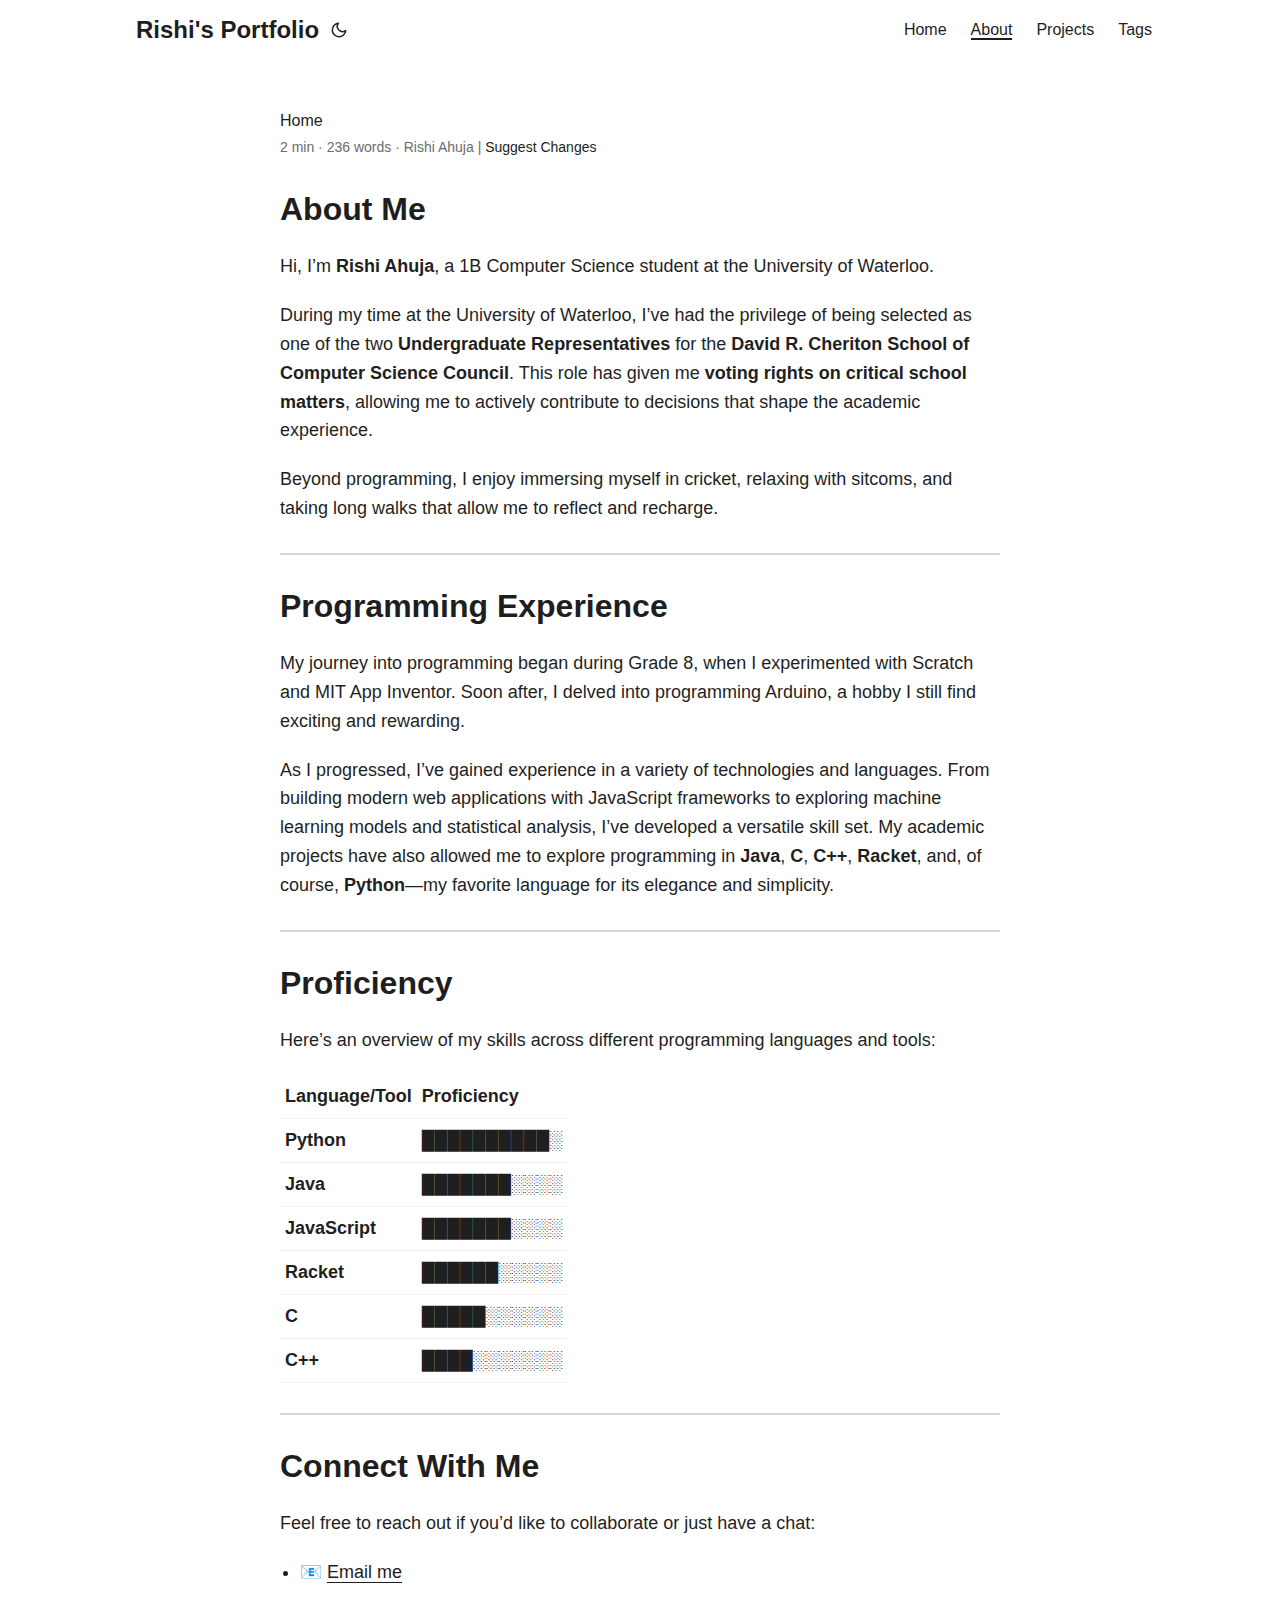
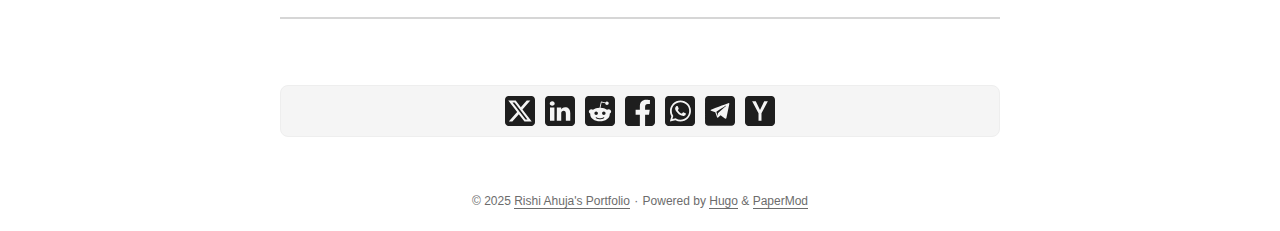
==== about/index.html @ f17e6e0a "Deploy site to GitHub Pages" ====
<!doctype html><html lang=en dir=auto><head><meta charset=utf-8><meta http-equiv=X-UA-Compatible content="IE=edge"><meta name=viewport content="width=device-width,initial-scale=1,shrink-to-fit=no"><meta name=robots content="index, follow"><title>Rishi Ahuja's Portfolio</title>
<meta name=keywords content><meta name=description content="About Me
Hi, I’m Rishi Ahuja, a 1B Computer Science student at the University of Waterloo.
During my time at the University of Waterloo, I’ve had the privilege of being selected as one of the two Undergraduate Representatives for the David R. Cheriton School of Computer Science Council. This role has given me voting rights on critical school matters, allowing me to actively contribute to decisions that shape the academic experience."><meta name=author content="Rishi Ahuja"><link rel=canonical href=https://rishi-ahuja.github.io/about/><meta name=google-site-verification content="XYZabc"><meta name=yandex-verification content="XYZabc"><meta name=msvalidate.01 content="XYZabc"><link crossorigin=anonymous href=/assets/css/stylesheet.45e028aa8ce0961349adf411b013ee39406be2c0bc80d4ea3fc04555f7f4611a.css integrity="sha256-ReAoqozglhNJrfQRsBPuOUBr4sC8gNTqP8BFVff0YRo=" rel="preload stylesheet" as=style><link rel=icon href=https://rishi-ahuja.github.io/%3Clink%20/%20abs%20url%3E><link rel=icon type=image/png sizes=16x16 href=https://rishi-ahuja.github.io/%3Clink%20/%20abs%20url%3E><link rel=icon type=image/png sizes=32x32 href=https://rishi-ahuja.github.io/%3Clink%20/%20abs%20url%3E><link rel=apple-touch-icon href=https://rishi-ahuja.github.io/%3Clink%20/%20abs%20url%3E><link rel=mask-icon href=https://rishi-ahuja.github.io/%3Clink%20/%20abs%20url%3E><meta name=theme-color content="#2e2e33"><meta name=msapplication-TileColor content="#2e2e33"><link rel=alternate hreflang=en href=https://rishi-ahuja.github.io/about/><noscript><style>#theme-toggle,.top-link{display:none}</style><style>@media(prefers-color-scheme:dark){:root{--theme:rgb(29, 30, 32);--entry:rgb(46, 46, 51);--primary:rgb(218, 218, 219);--secondary:rgb(155, 156, 157);--tertiary:rgb(65, 66, 68);--content:rgb(196, 196, 197);--code-block-bg:rgb(46, 46, 51);--code-bg:rgb(55, 56, 62);--border:rgb(51, 51, 51)}.list{background:var(--theme)}.list:not(.dark)::-webkit-scrollbar-track{background:0 0}.list:not(.dark)::-webkit-scrollbar-thumb{border-color:var(--theme)}}</style></noscript><meta property="og:url" content="https://rishi-ahuja.github.io/about/"><meta property="og:site_name" content="Rishi Ahuja's Portfolio"><meta property="og:title" content="Rishi Ahuja's Portfolio"><meta property="og:description" content="About Me Hi, I’m Rishi Ahuja, a 1B Computer Science student at the University of Waterloo.
During my time at the University of Waterloo, I’ve had the privilege of being selected as one of the two Undergraduate Representatives for the David R. Cheriton School of Computer Science Council. This role has given me voting rights on critical school matters, allowing me to actively contribute to decisions that shape the academic experience."><meta property="og:locale" content="en"><meta property="og:type" content="article"><meta property="og:image" content="https://rishi-ahuja.github.io/%3Clink%20or%20path%20of%20image%20for%20opengraph,%20twitter-cards%3E"><meta name=twitter:card content="summary_large_image"><meta name=twitter:image content="https://rishi-ahuja.github.io/%3Clink%20or%20path%20of%20image%20for%20opengraph,%20twitter-cards%3E"><meta name=twitter:title content><meta name=twitter:description content="About Me
Hi, I’m Rishi Ahuja, a 1B Computer Science student at the University of Waterloo.
During my time at the University of Waterloo, I’ve had the privilege of being selected as one of the two Undergraduate Representatives for the David R. Cheriton School of Computer Science Council. This role has given me voting rights on critical school matters, allowing me to actively contribute to decisions that shape the academic experience."><script type=application/ld+json>{"@context":"https://schema.org","@type":"BreadcrumbList","itemListElement":[{"@type":"ListItem","position":1,"name":"","item":"https://rishi-ahuja.github.io/about/"}]}</script><script type=application/ld+json>{"@context":"https://schema.org","@type":"BlogPosting","headline":"","name":"","description":"About Me Hi, I’m Rishi Ahuja, a 1B Computer Science student at the University of Waterloo.\nDuring my time at the University of Waterloo, I’ve had the privilege of being selected as one of the two Undergraduate Representatives for the David R. Cheriton School of Computer Science Council. This role has given me voting rights on critical school matters, allowing me to actively contribute to decisions that shape the academic experience.\n","keywords":[],"articleBody":"About Me Hi, I’m Rishi Ahuja, a 1B Computer Science student at the University of Waterloo.\nDuring my time at the University of Waterloo, I’ve had the privilege of being selected as one of the two Undergraduate Representatives for the David R. Cheriton School of Computer Science Council. This role has given me voting rights on critical school matters, allowing me to actively contribute to decisions that shape the academic experience.\nBeyond programming, I enjoy immersing myself in cricket, relaxing with sitcoms, and taking long walks that allow me to reflect and recharge.\nProgramming Experience My journey into programming began during Grade 8, when I experimented with Scratch and MIT App Inventor. Soon after, I delved into programming Arduino, a hobby I still find exciting and rewarding.\nAs I progressed, I’ve gained experience in a variety of technologies and languages. From building modern web applications with JavaScript frameworks to exploring machine learning models and statistical analysis, I’ve developed a versatile skill set. My academic projects have also allowed me to explore programming in Java, C, C++, Racket, and, of course, Python—my favorite language for its elegance and simplicity.\nProficiency Here’s an overview of my skills across different programming languages and tools:\nLanguage/Tool Proficiency Python ██████████░ Java ███████░░░░ JavaScript ███████░░░░ Racket ██████░░░░░ C █████░░░░░░ C++ ████░░░░░░░ Connect With Me Feel free to reach out if you’d like to collaborate or just have a chat:\n📧 Email me ","wordCount":"236","inLanguage":"en","image":"https://rishi-ahuja.github.io/%3Clink%20or%20path%20of%20image%20for%20opengraph,%20twitter-cards%3E","datePublished":"0001-01-01T00:00:00Z","dateModified":"0001-01-01T00:00:00Z","author":{"@type":"Person","name":"Rishi Ahuja"},"mainEntityOfPage":{"@type":"WebPage","@id":"https://rishi-ahuja.github.io/about/"},"publisher":{"@type":"Organization","name":"Rishi Ahuja's Portfolio","logo":{"@type":"ImageObject","url":"https://rishi-ahuja.github.io/%3Clink%20/%20abs%20url%3E"}}}</script></head><body id=top><script>localStorage.getItem("pref-theme")==="dark"?document.body.classList.add("dark"):localStorage.getItem("pref-theme")==="light"?document.body.classList.remove("dark"):window.matchMedia("(prefers-color-scheme: dark)").matches&&document.body.classList.add("dark")</script><header class=header><nav class=nav><div class=logo><a href=https://rishi-ahuja.github.io/ accesskey=h title="Rishi's Portfolio (Alt + H)"><img src=https://rishi-ahuja.github.io/apple-touch-icon.png alt aria-label=logo height=35>Rishi's Portfolio</a><div class=logo-switches><button id=theme-toggle accesskey=t title="(Alt + T)"><svg id="moon" width="24" height="18" viewBox="0 0 24 24" fill="none" stroke="currentcolor" stroke-width="2" stroke-linecap="round" stroke-linejoin="round"><path d="M21 12.79A9 9 0 1111.21 3 7 7 0 0021 12.79z"/></svg><svg id="sun" width="24" height="18" viewBox="0 0 24 24" fill="none" stroke="currentcolor" stroke-width="2" stroke-linecap="round" stroke-linejoin="round"><circle cx="12" cy="12" r="5"/><line x1="12" y1="1" x2="12" y2="3"/><line x1="12" y1="21" x2="12" y2="23"/><line x1="4.22" y1="4.22" x2="5.64" y2="5.64"/><line x1="18.36" y1="18.36" x2="19.78" y2="19.78"/><line x1="1" y1="12" x2="3" y2="12"/><line x1="21" y1="12" x2="23" y2="12"/><line x1="4.22" y1="19.78" x2="5.64" y2="18.36"/><line x1="18.36" y1="5.64" x2="19.78" y2="4.22"/></svg></button></div></div><ul id=menu><li><a href=https://rishi-ahuja.github.io/ title=Home><span>Home</span></a></li><li><a href=https://rishi-ahuja.github.io/about/ title=About><span class=active>About</span></a></li><li><a href=https://rishi-ahuja.github.io/projects/ title=Projects><span>Projects</span></a></li><li><a href=https://rishi-ahuja.github.io/tags/ title=Tags><span>Tags</span></a></li></ul></nav></header><main class=main><article class=post-single><header class=post-header><div class=breadcrumbs><a href=https://rishi-ahuja.github.io/>Home</a></div><h1 class="post-title entry-hint-parent"></h1><div class=post-meta>2 min&nbsp;·&nbsp;236 words&nbsp;·&nbsp;Rishi Ahuja&nbsp;|&nbsp;<a href=https://github.com/%3cpath_to_repo%3e/content/about/index.md rel="noopener noreferrer" target=_blank>Suggest Changes</a></div></header><div class=post-content><h2 id=about-me>About Me<a hidden class=anchor aria-hidden=true href=#about-me>#</a></h2><p>Hi, I’m <strong>Rishi Ahuja</strong>, a 1B Computer Science student at the University of Waterloo.</p><p>During my time at the University of Waterloo, I’ve had the privilege of being selected as one of the two <strong>Undergraduate Representatives</strong> for the <strong>David R. Cheriton School of Computer Science Council</strong>. This role has given me <strong>voting rights on critical school matters</strong>, allowing me to actively contribute to decisions that shape the academic experience.</p><p>Beyond programming, I enjoy immersing myself in cricket, relaxing with sitcoms, and taking long walks that allow me to reflect and recharge.</p><hr><h2 id=programming-experience>Programming Experience<a hidden class=anchor aria-hidden=true href=#programming-experience>#</a></h2><p>My journey into programming began during Grade 8, when I experimented with Scratch and MIT App Inventor. Soon after, I delved into programming Arduino, a hobby I still find exciting and rewarding.</p><p>As I progressed, I&rsquo;ve gained experience in a variety of technologies and languages. From building modern web applications with JavaScript frameworks to exploring machine learning models and statistical analysis, I’ve developed a versatile skill set. My academic projects have also allowed me to explore programming in <strong>Java</strong>, <strong>C</strong>, <strong>C++</strong>, <strong>Racket</strong>, and, of course, <strong>Python</strong>—my favorite language for its elegance and simplicity.</p><hr><h2 id=proficiency>Proficiency<a hidden class=anchor aria-hidden=true href=#proficiency>#</a></h2><p>Here’s an overview of my skills across different programming languages and tools:</p><table><thead><tr><th>Language/Tool</th><th>Proficiency</th></tr></thead><tbody><tr><td><strong>Python</strong></td><td>██████████░</td></tr><tr><td><strong>Java</strong></td><td>███████░░░░</td></tr><tr><td><strong>JavaScript</strong></td><td>███████░░░░</td></tr><tr><td><strong>Racket</strong></td><td>██████░░░░░</td></tr><tr><td><strong>C</strong></td><td>█████░░░░░░</td></tr><tr><td><strong>C++</strong></td><td>████░░░░░░░</td></tr></tbody></table><hr><h2 id=connect-with-me>Connect With Me<a hidden class=anchor aria-hidden=true href=#connect-with-me>#</a></h2><p>Feel free to reach out if you’d like to collaborate or just have a chat:</p><ul><li>📧 <a href=mailto:rishiahuja.1404@gmail.com>Email me</a></li></ul><hr></div><footer class=post-footer><ul class=post-tags></ul><ul class=share-buttons><li><a target=_blank rel="noopener noreferrer" aria-label="share  on x" href="https://x.com/intent/tweet/?text=&amp;url=https%3a%2f%2frishi-ahuja.github.io%2fabout%2f&amp;hashtags="><svg viewBox="0 0 512 512" height="30" width="30" fill="currentcolor"><path d="M512 62.554V449.446C512 483.97 483.97 512 449.446 512H62.554C28.03 512 0 483.97.0 449.446V62.554C0 28.03 28.029.0 62.554.0H449.446C483.971.0 512 28.03 512 62.554zM269.951 190.75 182.567 75.216H56L207.216 272.95 63.9 436.783h61.366L235.9 310.383l96.667 126.4H456L298.367 228.367l134-153.151H371.033zM127.633 110h36.468l219.38 290.065H349.5z"/></svg></a></li><li><a target=_blank rel="noopener noreferrer" aria-label="share  on linkedin" href="https://www.linkedin.com/shareArticle?mini=true&amp;url=https%3a%2f%2frishi-ahuja.github.io%2fabout%2f&amp;title=&amp;summary=&amp;source=https%3a%2f%2frishi-ahuja.github.io%2fabout%2f"><svg viewBox="0 0 512 512" height="30" width="30" fill="currentcolor"><path d="M449.446.0C483.971.0 512 28.03 512 62.554v386.892C512 483.97 483.97 512 449.446 512H62.554c-34.524.0-62.554-28.03-62.554-62.554V62.554c0-34.524 28.029-62.554 62.554-62.554h386.892zM160.461 423.278V197.561h-75.04v225.717h75.04zm270.539.0V293.839c0-69.333-37.018-101.586-86.381-101.586-39.804.0-57.634 21.891-67.617 37.266v-31.958h-75.021c.995 21.181.0 225.717.0 225.717h75.02V297.222c0-6.748.486-13.492 2.474-18.315 5.414-13.475 17.767-27.434 38.494-27.434 27.135.0 38.007 20.707 38.007 51.037v120.768H431zM123.448 88.722C97.774 88.722 81 105.601 81 127.724c0 21.658 16.264 39.002 41.455 39.002h.484c26.165.0 42.452-17.344 42.452-39.002-.485-22.092-16.241-38.954-41.943-39.002z"/></svg></a></li><li><a target=_blank rel="noopener noreferrer" aria-label="share  on reddit" href="https://reddit.com/submit?url=https%3a%2f%2frishi-ahuja.github.io%2fabout%2f&title="><svg viewBox="0 0 512 512" height="30" width="30" fill="currentcolor"><path d="M449.446.0C483.971.0 512 28.03 512 62.554v386.892C512 483.97 483.97 512 449.446 512H62.554c-34.524.0-62.554-28.03-62.554-62.554V62.554c0-34.524 28.029-62.554 62.554-62.554h386.892zM446 265.638c0-22.964-18.616-41.58-41.58-41.58-11.211.0-21.361 4.457-28.841 11.666-28.424-20.508-67.586-33.757-111.204-35.278l18.941-89.121 61.884 13.157c.756 15.734 13.642 28.29 29.56 28.29 16.407.0 29.706-13.299 29.706-29.701.0-16.403-13.299-29.702-29.706-29.702-11.666.0-21.657 6.792-26.515 16.578l-69.105-14.69c-1.922-.418-3.939-.042-5.585 1.036-1.658 1.073-2.811 2.761-3.224 4.686l-21.152 99.438c-44.258 1.228-84.046 14.494-112.837 35.232-7.468-7.164-17.589-11.591-28.757-11.591-22.965.0-41.585 18.616-41.585 41.58.0 16.896 10.095 31.41 24.568 37.918-.639 4.135-.99 8.328-.99 12.576.0 63.977 74.469 115.836 166.33 115.836s166.334-51.859 166.334-115.836c0-4.218-.347-8.387-.977-12.493 14.564-6.47 24.735-21.034 24.735-38.001zM326.526 373.831c-20.27 20.241-59.115 21.816-70.534 21.816-11.428.0-50.277-1.575-70.522-21.82-3.007-3.008-3.007-7.882.0-10.889 3.003-2.999 7.882-3.003 10.885.0 12.777 12.781 40.11 17.317 59.637 17.317 19.522.0 46.86-4.536 59.657-17.321 3.016-2.999 7.886-2.995 10.885.008 3.008 3.011 3.003 7.882-.008 10.889zm-5.23-48.781c-16.373.0-29.701-13.324-29.701-29.698.0-16.381 13.328-29.714 29.701-29.714 16.378.0 29.706 13.333 29.706 29.714.0 16.374-13.328 29.698-29.706 29.698zM160.91 295.348c0-16.381 13.328-29.71 29.714-29.71 16.369.0 29.689 13.329 29.689 29.71.0 16.373-13.32 29.693-29.689 29.693-16.386.0-29.714-13.32-29.714-29.693z"/></svg></a></li><li><a target=_blank rel="noopener noreferrer" aria-label="share  on facebook" href="https://facebook.com/sharer/sharer.php?u=https%3a%2f%2frishi-ahuja.github.io%2fabout%2f"><svg viewBox="0 0 512 512" height="30" width="30" fill="currentcolor"><path d="M449.446.0C483.971.0 512 28.03 512 62.554v386.892C512 483.97 483.97 512 449.446 512H342.978V319.085h66.6l12.672-82.621h-79.272v-53.617c0-22.603 11.073-44.636 46.58-44.636H425.6v-70.34s-32.71-5.582-63.982-5.582c-65.288.0-107.96 39.569-107.96 111.204v62.971h-72.573v82.621h72.573V512h-191.104c-34.524.0-62.554-28.03-62.554-62.554V62.554c0-34.524 28.029-62.554 62.554-62.554h386.892z"/></svg></a></li><li><a target=_blank rel="noopener noreferrer" aria-label="share  on whatsapp" href="https://api.whatsapp.com/send?text=%20-%20https%3a%2f%2frishi-ahuja.github.io%2fabout%2f"><svg viewBox="0 0 512 512" height="30" width="30" fill="currentcolor"><path d="M449.446.0C483.971.0 512 28.03 512 62.554v386.892C512 483.97 483.97 512 449.446 512H62.554c-34.524.0-62.554-28.03-62.554-62.554V62.554c0-34.524 28.029-62.554 62.554-62.554h386.892zm-58.673 127.703c-33.842-33.881-78.847-52.548-126.798-52.568-98.799.0-179.21 80.405-179.249 179.234-.013 31.593 8.241 62.428 23.927 89.612l-25.429 92.884 95.021-24.925c26.181 14.28 55.659 21.807 85.658 21.816h.074c98.789.0 179.206-80.413 179.247-179.243.018-47.895-18.61-92.93-52.451-126.81zM263.976 403.485h-.06c-26.734-.01-52.954-7.193-75.828-20.767l-5.441-3.229-56.386 14.792 15.05-54.977-3.542-5.637c-14.913-23.72-22.791-51.136-22.779-79.287.033-82.142 66.867-148.971 149.046-148.971 39.793.014 77.199 15.531 105.329 43.692 28.128 28.16 43.609 65.592 43.594 105.4-.034 82.149-66.866 148.983-148.983 148.984zm81.721-111.581c-4.479-2.242-26.499-13.075-30.604-14.571-4.105-1.495-7.091-2.241-10.077 2.241-2.986 4.483-11.569 14.572-14.182 17.562-2.612 2.988-5.225 3.364-9.703 1.12-4.479-2.241-18.91-6.97-36.017-22.23C231.8 264.15 222.81 249.484 220.198 245s-.279-6.908 1.963-9.14c2.016-2.007 4.48-5.232 6.719-7.847 2.24-2.615 2.986-4.484 4.479-7.472 1.493-2.99.747-5.604-.374-7.846-1.119-2.241-10.077-24.288-13.809-33.256-3.635-8.733-7.327-7.55-10.077-7.688-2.609-.13-5.598-.158-8.583-.158-2.986.0-7.839 1.121-11.944 5.604-4.105 4.484-15.675 15.32-15.675 37.364.0 22.046 16.048 43.342 18.287 46.332 2.24 2.99 31.582 48.227 76.511 67.627 10.685 4.615 19.028 7.371 25.533 9.434 10.728 3.41 20.492 2.929 28.209 1.775 8.605-1.285 26.499-10.833 30.231-21.295 3.732-10.464 3.732-19.431 2.612-21.298-1.119-1.869-4.105-2.99-8.583-5.232z"/></svg></a></li><li><a target=_blank rel="noopener noreferrer" aria-label="share  on telegram" href="https://telegram.me/share/url?text=&amp;url=https%3a%2f%2frishi-ahuja.github.io%2fabout%2f"><svg viewBox="2 2 28 28" height="30" width="30" fill="currentcolor"><path d="M26.49 29.86H5.5a3.37 3.37.0 01-2.47-1 3.35 3.35.0 01-1-2.47V5.48A3.36 3.36.0 013 3 3.37 3.37.0 015.5 2h21A3.38 3.38.0 0129 3a3.36 3.36.0 011 2.46V26.37a3.35 3.35.0 01-1 2.47 3.38 3.38.0 01-2.51 1.02zm-5.38-6.71a.79.79.0 00.85-.66L24.73 9.24a.55.55.0 00-.18-.46.62.62.0 00-.41-.17q-.08.0-16.53 6.11a.59.59.0 00-.41.59.57.57.0 00.43.52l4 1.24 1.61 4.83a.62.62.0 00.63.43.56.56.0 00.4-.17L16.54 20l4.09 3A.9.9.0 0021.11 23.15zM13.8 20.71l-1.21-4q8.72-5.55 8.78-5.55c.15.0.23.0.23.16a.18.18.0 010 .06s-2.51 2.3-7.52 6.8z"/></svg></a></li><li><a target=_blank rel="noopener noreferrer" aria-label="share  on ycombinator" href="https://news.ycombinator.com/submitlink?t=&u=https%3a%2f%2frishi-ahuja.github.io%2fabout%2f"><svg width="30" height="30" viewBox="0 0 512 512" fill="currentcolor" xmlns:inkscape="http://www.inkscape.org/namespaces/inkscape"><path d="M449.446.0C483.971.0 512 28.03 512 62.554V449.446C512 483.97 483.97 512 449.446 512H62.554C28.03 512 0 483.97.0 449.446V62.554C0 28.03 28.029.0 62.554.0H449.446zM183.8767 87.9921h-62.034L230.6673 292.4508V424.0079h50.6655V292.4508L390.1575 87.9921H328.1233L256 238.2489z"/></svg></a></li></ul></footer></article></main><footer class=footer><span>&copy; 2025 <a href=https://rishi-ahuja.github.io/>Rishi Ahuja's Portfolio</a></span> ·
<span>Powered by
<a href=https://gohugo.io/ rel="noopener noreferrer" target=_blank>Hugo</a> &
        <a href=https://github.com/adityatelange/hugo-PaperMod/ rel=noopener target=_blank>PaperMod</a></span></footer><a href=#top aria-label="go to top" title="Go to Top (Alt + G)" class=top-link id=top-link accesskey=g><svg viewBox="0 0 12 6" fill="currentcolor"><path d="M12 6H0l6-6z"/></svg>
</a><script>let menu=document.getElementById("menu");menu&&(menu.scrollLeft=localStorage.getItem("menu-scroll-position"),menu.onscroll=function(){localStorage.setItem("menu-scroll-position",menu.scrollLeft)}),document.querySelectorAll('a[href^="#"]').forEach(e=>{e.addEventListener("click",function(e){e.preventDefault();var t=this.getAttribute("href").substr(1);window.matchMedia("(prefers-reduced-motion: reduce)").matches?document.querySelector(`[id='${decodeURIComponent(t)}']`).scrollIntoView():document.querySelector(`[id='${decodeURIComponent(t)}']`).scrollIntoView({behavior:"smooth"}),t==="top"?history.replaceState(null,null," "):history.pushState(null,null,`#${t}`)})})</script><script>var mybutton=document.getElementById("top-link");window.onscroll=function(){document.body.scrollTop>800||document.documentElement.scrollTop>800?(mybutton.style.visibility="visible",mybutton.style.opacity="1"):(mybutton.style.visibility="hidden",mybutton.style.opacity="0")}</script><script>document.getElementById("theme-toggle").addEventListener("click",()=>{document.body.className.includes("dark")?(document.body.classList.remove("dark"),localStorage.setItem("pref-theme","light")):(document.body.classList.add("dark"),localStorage.setItem("pref-theme","dark"))})</script></body></html>
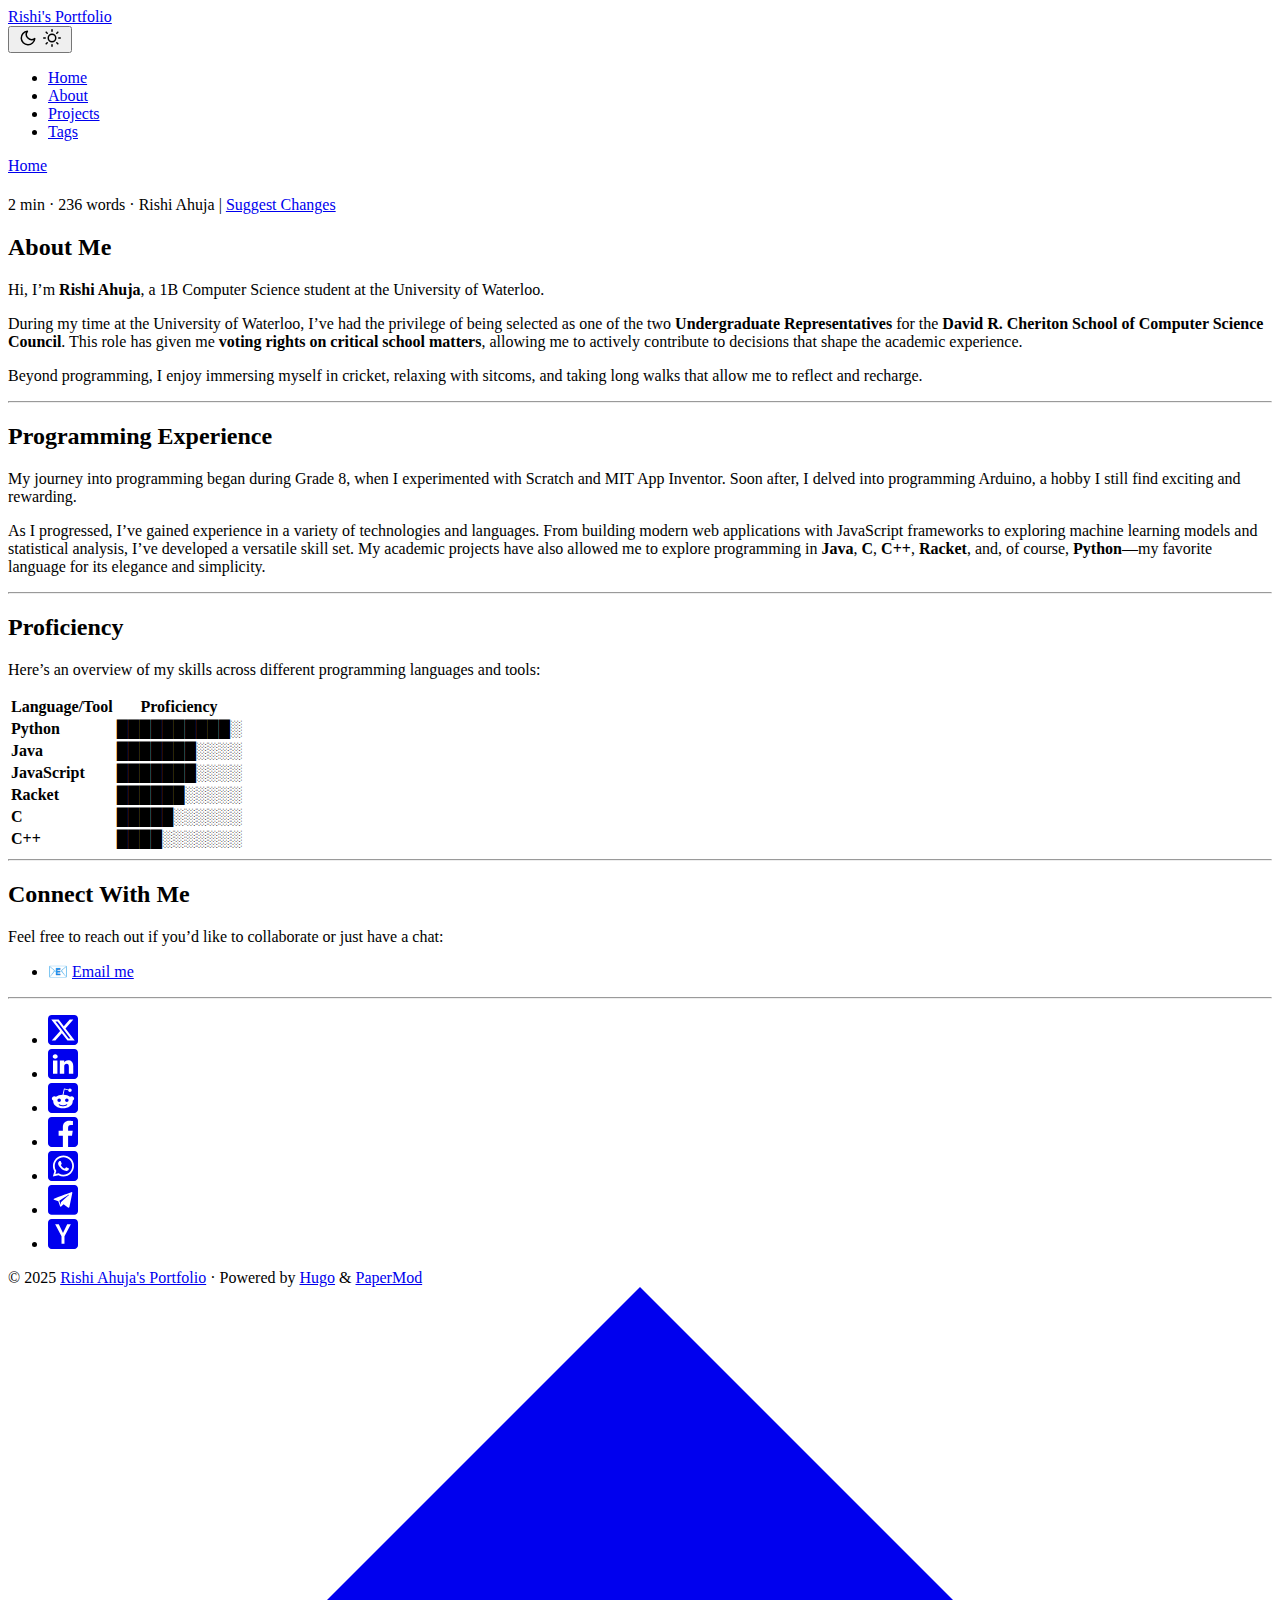
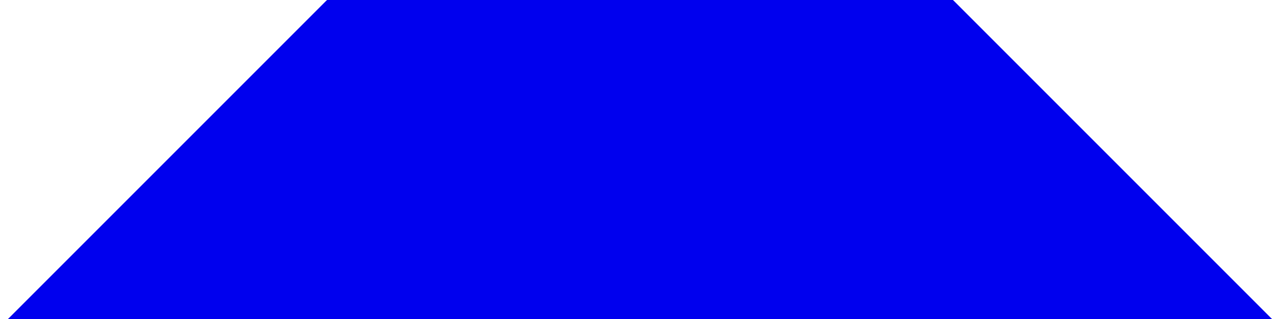
==== commit 05072e53: "Deploy site to GitHub Pages" ====
--- a/about/index.html
+++ b/about/index.html
@@ -1,10 +1,10 @@
 <!doctype html><html lang=en dir=auto><head><meta charset=utf-8><meta http-equiv=X-UA-Compatible content="IE=edge"><meta name=viewport content="width=device-width,initial-scale=1,shrink-to-fit=no"><meta name=robots content="index, follow"><title>Rishi Ahuja's Portfolio</title>
 <meta name=keywords content><meta name=description content="About Me
 Hi, I’m Rishi Ahuja, a 1B Computer Science student at the University of Waterloo.
-During my time at the University of Waterloo, I’ve had the privilege of being selected as one of the two Undergraduate Representatives for the David R. Cheriton School of Computer Science Council. This role has given me voting rights on critical school matters, allowing me to actively contribute to decisions that shape the academic experience."><meta name=author content="Rishi Ahuja"><link rel=canonical href=https://rishi-ahuja.github.io/about/><meta name=google-site-verification content="XYZabc"><meta name=yandex-verification content="XYZabc"><meta name=msvalidate.01 content="XYZabc"><link crossorigin=anonymous href=/assets/css/stylesheet.45e028aa8ce0961349adf411b013ee39406be2c0bc80d4ea3fc04555f7f4611a.css integrity="sha256-ReAoqozglhNJrfQRsBPuOUBr4sC8gNTqP8BFVff0YRo=" rel="preload stylesheet" as=style><link rel=icon href=https://rishi-ahuja.github.io/%3Clink%20/%20abs%20url%3E><link rel=icon type=image/png sizes=16x16 href=https://rishi-ahuja.github.io/%3Clink%20/%20abs%20url%3E><link rel=icon type=image/png sizes=32x32 href=https://rishi-ahuja.github.io/%3Clink%20/%20abs%20url%3E><link rel=apple-touch-icon href=https://rishi-ahuja.github.io/%3Clink%20/%20abs%20url%3E><link rel=mask-icon href=https://rishi-ahuja.github.io/%3Clink%20/%20abs%20url%3E><meta name=theme-color content="#2e2e33"><meta name=msapplication-TileColor content="#2e2e33"><link rel=alternate hreflang=en href=https://rishi-ahuja.github.io/about/><noscript><style>#theme-toggle,.top-link{display:none}</style><style>@media(prefers-color-scheme:dark){:root{--theme:rgb(29, 30, 32);--entry:rgb(46, 46, 51);--primary:rgb(218, 218, 219);--secondary:rgb(155, 156, 157);--tertiary:rgb(65, 66, 68);--content:rgb(196, 196, 197);--code-block-bg:rgb(46, 46, 51);--code-bg:rgb(55, 56, 62);--border:rgb(51, 51, 51)}.list{background:var(--theme)}.list:not(.dark)::-webkit-scrollbar-track{background:0 0}.list:not(.dark)::-webkit-scrollbar-thumb{border-color:var(--theme)}}</style></noscript><meta property="og:url" content="https://rishi-ahuja.github.io/about/"><meta property="og:site_name" content="Rishi Ahuja's Portfolio"><meta property="og:title" content="Rishi Ahuja's Portfolio"><meta property="og:description" content="About Me Hi, I’m Rishi Ahuja, a 1B Computer Science student at the University of Waterloo.
-During my time at the University of Waterloo, I’ve had the privilege of being selected as one of the two Undergraduate Representatives for the David R. Cheriton School of Computer Science Council. This role has given me voting rights on critical school matters, allowing me to actively contribute to decisions that shape the academic experience."><meta property="og:locale" content="en"><meta property="og:type" content="article"><meta property="og:image" content="https://rishi-ahuja.github.io/%3Clink%20or%20path%20of%20image%20for%20opengraph,%20twitter-cards%3E"><meta name=twitter:card content="summary_large_image"><meta name=twitter:image content="https://rishi-ahuja.github.io/%3Clink%20or%20path%20of%20image%20for%20opengraph,%20twitter-cards%3E"><meta name=twitter:title content><meta name=twitter:description content="About Me
+During my time at the University of Waterloo, I’ve had the privilege of being selected as one of the two Undergraduate Representatives for the David R. Cheriton School of Computer Science Council. This role has given me voting rights on critical school matters, allowing me to actively contribute to decisions that shape the academic experience."><meta name=author content="Rishi Ahuja"><link rel=canonical href=https://rishi-ahuja.github.io/my-portfolio/about/><meta name=google-site-verification content="XYZabc"><meta name=yandex-verification content="XYZabc"><meta name=msvalidate.01 content="XYZabc"><link crossorigin=anonymous href=/my-portfolio/assets/css/stylesheet.45e028aa8ce0961349adf411b013ee39406be2c0bc80d4ea3fc04555f7f4611a.css integrity="sha256-ReAoqozglhNJrfQRsBPuOUBr4sC8gNTqP8BFVff0YRo=" rel="preload stylesheet" as=style><link rel=icon href=https://rishi-ahuja.github.io/my-portfolio/%3Clink%20/%20abs%20url%3E><link rel=icon type=image/png sizes=16x16 href=https://rishi-ahuja.github.io/my-portfolio/%3Clink%20/%20abs%20url%3E><link rel=icon type=image/png sizes=32x32 href=https://rishi-ahuja.github.io/my-portfolio/%3Clink%20/%20abs%20url%3E><link rel=apple-touch-icon href=https://rishi-ahuja.github.io/my-portfolio/%3Clink%20/%20abs%20url%3E><link rel=mask-icon href=https://rishi-ahuja.github.io/my-portfolio/%3Clink%20/%20abs%20url%3E><meta name=theme-color content="#2e2e33"><meta name=msapplication-TileColor content="#2e2e33"><link rel=alternate hreflang=en href=https://rishi-ahuja.github.io/my-portfolio/about/><noscript><style>#theme-toggle,.top-link{display:none}</style><style>@media(prefers-color-scheme:dark){:root{--theme:rgb(29, 30, 32);--entry:rgb(46, 46, 51);--primary:rgb(218, 218, 219);--secondary:rgb(155, 156, 157);--tertiary:rgb(65, 66, 68);--content:rgb(196, 196, 197);--code-block-bg:rgb(46, 46, 51);--code-bg:rgb(55, 56, 62);--border:rgb(51, 51, 51)}.list{background:var(--theme)}.list:not(.dark)::-webkit-scrollbar-track{background:0 0}.list:not(.dark)::-webkit-scrollbar-thumb{border-color:var(--theme)}}</style></noscript><meta property="og:url" content="https://rishi-ahuja.github.io/my-portfolio/about/"><meta property="og:site_name" content="Rishi Ahuja's Portfolio"><meta property="og:title" content="Rishi Ahuja's Portfolio"><meta property="og:description" content="About Me Hi, I’m Rishi Ahuja, a 1B Computer Science student at the University of Waterloo.
+During my time at the University of Waterloo, I’ve had the privilege of being selected as one of the two Undergraduate Representatives for the David R. Cheriton School of Computer Science Council. This role has given me voting rights on critical school matters, allowing me to actively contribute to decisions that shape the academic experience."><meta property="og:locale" content="en"><meta property="og:type" content="article"><meta property="og:image" content="https://rishi-ahuja.github.io/my-portfolio/%3Clink%20or%20path%20of%20image%20for%20opengraph,%20twitter-cards%3E"><meta name=twitter:card content="summary_large_image"><meta name=twitter:image content="https://rishi-ahuja.github.io/my-portfolio/%3Clink%20or%20path%20of%20image%20for%20opengraph,%20twitter-cards%3E"><meta name=twitter:title content><meta name=twitter:description content="About Me
 Hi, I’m Rishi Ahuja, a 1B Computer Science student at the University of Waterloo.
-During my time at the University of Waterloo, I’ve had the privilege of being selected as one of the two Undergraduate Representatives for the David R. Cheriton School of Computer Science Council. This role has given me voting rights on critical school matters, allowing me to actively contribute to decisions that shape the academic experience."><script type=application/ld+json>{"@context":"https://schema.org","@type":"BreadcrumbList","itemListElement":[{"@type":"ListItem","position":1,"name":"","item":"https://rishi-ahuja.github.io/about/"}]}</script><script type=application/ld+json>{"@context":"https://schema.org","@type":"BlogPosting","headline":"","name":"","description":"About Me Hi, I’m Rishi Ahuja, a 1B Computer Science student at the University of Waterloo.\nDuring my time at the University of Waterloo, I’ve had the privilege of being selected as one of the two Undergraduate Representatives for the David R. Cheriton School of Computer Science Council. This role has given me voting rights on critical school matters, allowing me to actively contribute to decisions that shape the academic experience.\n","keywords":[],"articleBody":"About Me Hi, I’m Rishi Ahuja, a 1B Computer Science student at the University of Waterloo.\nDuring my time at the University of Waterloo, I’ve had the privilege of being selected as one of the two Undergraduate Representatives for the David R. Cheriton School of Computer Science Council. This role has given me voting rights on critical school matters, allowing me to actively contribute to decisions that shape the academic experience.\nBeyond programming, I enjoy immersing myself in cricket, relaxing with sitcoms, and taking long walks that allow me to reflect and recharge.\nProgramming Experience My journey into programming began during Grade 8, when I experimented with Scratch and MIT App Inventor. Soon after, I delved into programming Arduino, a hobby I still find exciting and rewarding.\nAs I progressed, I’ve gained experience in a variety of technologies and languages. From building modern web applications with JavaScript frameworks to exploring machine learning models and statistical analysis, I’ve developed a versatile skill set. My academic projects have also allowed me to explore programming in Java, C, C++, Racket, and, of course, Python—my favorite language for its elegance and simplicity.\nProficiency Here’s an overview of my skills across different programming languages and tools:\nLanguage/Tool Proficiency Python ██████████░ Java ███████░░░░ JavaScript ███████░░░░ Racket ██████░░░░░ C █████░░░░░░ C++ ████░░░░░░░ Connect With Me Feel free to reach out if you’d like to collaborate or just have a chat:\n📧 Email me ","wordCount":"236","inLanguage":"en","image":"https://rishi-ahuja.github.io/%3Clink%20or%20path%20of%20image%20for%20opengraph,%20twitter-cards%3E","datePublished":"0001-01-01T00:00:00Z","dateModified":"0001-01-01T00:00:00Z","author":{"@type":"Person","name":"Rishi Ahuja"},"mainEntityOfPage":{"@type":"WebPage","@id":"https://rishi-ahuja.github.io/about/"},"publisher":{"@type":"Organization","name":"Rishi Ahuja's Portfolio","logo":{"@type":"ImageObject","url":"https://rishi-ahuja.github.io/%3Clink%20/%20abs%20url%3E"}}}</script></head><body id=top><script>localStorage.getItem("pref-theme")==="dark"?document.body.classList.add("dark"):localStorage.getItem("pref-theme")==="light"?document.body.classList.remove("dark"):window.matchMedia("(prefers-color-scheme: dark)").matches&&document.body.classList.add("dark")</script><header class=header><nav class=nav><div class=logo><a href=https://rishi-ahuja.github.io/ accesskey=h title="Rishi's Portfolio (Alt + H)"><img src=https://rishi-ahuja.github.io/apple-touch-icon.png alt aria-label=logo height=35>Rishi's Portfolio</a><div class=logo-switches><button id=theme-toggle accesskey=t title="(Alt + T)"><svg id="moon" width="24" height="18" viewBox="0 0 24 24" fill="none" stroke="currentcolor" stroke-width="2" stroke-linecap="round" stroke-linejoin="round"><path d="M21 12.79A9 9 0 1111.21 3 7 7 0 0021 12.79z"/></svg><svg id="sun" width="24" height="18" viewBox="0 0 24 24" fill="none" stroke="currentcolor" stroke-width="2" stroke-linecap="round" stroke-linejoin="round"><circle cx="12" cy="12" r="5"/><line x1="12" y1="1" x2="12" y2="3"/><line x1="12" y1="21" x2="12" y2="23"/><line x1="4.22" y1="4.22" x2="5.64" y2="5.64"/><line x1="18.36" y1="18.36" x2="19.78" y2="19.78"/><line x1="1" y1="12" x2="3" y2="12"/><line x1="21" y1="12" x2="23" y2="12"/><line x1="4.22" y1="19.78" x2="5.64" y2="18.36"/><line x1="18.36" y1="5.64" x2="19.78" y2="4.22"/></svg></button></div></div><ul id=menu><li><a href=https://rishi-ahuja.github.io/ title=Home><span>Home</span></a></li><li><a href=https://rishi-ahuja.github.io/about/ title=About><span class=active>About</span></a></li><li><a href=https://rishi-ahuja.github.io/projects/ title=Projects><span>Projects</span></a></li><li><a href=https://rishi-ahuja.github.io/tags/ title=Tags><span>Tags</span></a></li></ul></nav></header><main class=main><article class=post-single><header class=post-header><div class=breadcrumbs><a href=https://rishi-ahuja.github.io/>Home</a></div><h1 class="post-title entry-hint-parent"></h1><div class=post-meta>2 min&nbsp;·&nbsp;236 words&nbsp;·&nbsp;Rishi Ahuja&nbsp;|&nbsp;<a href=https://github.com/%3cpath_to_repo%3e/content/about/index.md rel="noopener noreferrer" target=_blank>Suggest Changes</a></div></header><div class=post-content><h2 id=about-me>About Me<a hidden class=anchor aria-hidden=true href=#about-me>#</a></h2><p>Hi, I’m <strong>Rishi Ahuja</strong>, a 1B Computer Science student at the University of Waterloo.</p><p>During my time at the University of Waterloo, I’ve had the privilege of being selected as one of the two <strong>Undergraduate Representatives</strong> for the <strong>David R. Cheriton School of Computer Science Council</strong>. This role has given me <strong>voting rights on critical school matters</strong>, allowing me to actively contribute to decisions that shape the academic experience.</p><p>Beyond programming, I enjoy immersing myself in cricket, relaxing with sitcoms, and taking long walks that allow me to reflect and recharge.</p><hr><h2 id=programming-experience>Programming Experience<a hidden class=anchor aria-hidden=true href=#programming-experience>#</a></h2><p>My journey into programming began during Grade 8, when I experimented with Scratch and MIT App Inventor. Soon after, I delved into programming Arduino, a hobby I still find exciting and rewarding.</p><p>As I progressed, I&rsquo;ve gained experience in a variety of technologies and languages. From building modern web applications with JavaScript frameworks to exploring machine learning models and statistical analysis, I’ve developed a versatile skill set. My academic projects have also allowed me to explore programming in <strong>Java</strong>, <strong>C</strong>, <strong>C++</strong>, <strong>Racket</strong>, and, of course, <strong>Python</strong>—my favorite language for its elegance and simplicity.</p><hr><h2 id=proficiency>Proficiency<a hidden class=anchor aria-hidden=true href=#proficiency>#</a></h2><p>Here’s an overview of my skills across different programming languages and tools:</p><table><thead><tr><th>Language/Tool</th><th>Proficiency</th></tr></thead><tbody><tr><td><strong>Python</strong></td><td>██████████░</td></tr><tr><td><strong>Java</strong></td><td>███████░░░░</td></tr><tr><td><strong>JavaScript</strong></td><td>███████░░░░</td></tr><tr><td><strong>Racket</strong></td><td>██████░░░░░</td></tr><tr><td><strong>C</strong></td><td>█████░░░░░░</td></tr><tr><td><strong>C++</strong></td><td>████░░░░░░░</td></tr></tbody></table><hr><h2 id=connect-with-me>Connect With Me<a hidden class=anchor aria-hidden=true href=#connect-with-me>#</a></h2><p>Feel free to reach out if you’d like to collaborate or just have a chat:</p><ul><li>📧 <a href=mailto:rishiahuja.1404@gmail.com>Email me</a></li></ul><hr></div><footer class=post-footer><ul class=post-tags></ul><ul class=share-buttons><li><a target=_blank rel="noopener noreferrer" aria-label="share  on x" href="https://x.com/intent/tweet/?text=&amp;url=https%3a%2f%2frishi-ahuja.github.io%2fabout%2f&amp;hashtags="><svg viewBox="0 0 512 512" height="30" width="30" fill="currentcolor"><path d="M512 62.554V449.446C512 483.97 483.97 512 449.446 512H62.554C28.03 512 0 483.97.0 449.446V62.554C0 28.03 28.029.0 62.554.0H449.446C483.971.0 512 28.03 512 62.554zM269.951 190.75 182.567 75.216H56L207.216 272.95 63.9 436.783h61.366L235.9 310.383l96.667 126.4H456L298.367 228.367l134-153.151H371.033zM127.633 110h36.468l219.38 290.065H349.5z"/></svg></a></li><li><a target=_blank rel="noopener noreferrer" aria-label="share  on linkedin" href="https://www.linkedin.com/shareArticle?mini=true&amp;url=https%3a%2f%2frishi-ahuja.github.io%2fabout%2f&amp;title=&amp;summary=&amp;source=https%3a%2f%2frishi-ahuja.github.io%2fabout%2f"><svg viewBox="0 0 512 512" height="30" width="30" fill="currentcolor"><path d="M449.446.0C483.971.0 512 28.03 512 62.554v386.892C512 483.97 483.97 512 449.446 512H62.554c-34.524.0-62.554-28.03-62.554-62.554V62.554c0-34.524 28.029-62.554 62.554-62.554h386.892zM160.461 423.278V197.561h-75.04v225.717h75.04zm270.539.0V293.839c0-69.333-37.018-101.586-86.381-101.586-39.804.0-57.634 21.891-67.617 37.266v-31.958h-75.021c.995 21.181.0 225.717.0 225.717h75.02V297.222c0-6.748.486-13.492 2.474-18.315 5.414-13.475 17.767-27.434 38.494-27.434 27.135.0 38.007 20.707 38.007 51.037v120.768H431zM123.448 88.722C97.774 88.722 81 105.601 81 127.724c0 21.658 16.264 39.002 41.455 39.002h.484c26.165.0 42.452-17.344 42.452-39.002-.485-22.092-16.241-38.954-41.943-39.002z"/></svg></a></li><li><a target=_blank rel="noopener noreferrer" aria-label="share  on reddit" href="https://reddit.com/submit?url=https%3a%2f%2frishi-ahuja.github.io%2fabout%2f&title="><svg viewBox="0 0 512 512" height="30" width="30" fill="currentcolor"><path d="M449.446.0C483.971.0 512 28.03 512 62.554v386.892C512 483.97 483.97 512 449.446 512H62.554c-34.524.0-62.554-28.03-62.554-62.554V62.554c0-34.524 28.029-62.554 62.554-62.554h386.892zM446 265.638c0-22.964-18.616-41.58-41.58-41.58-11.211.0-21.361 4.457-28.841 11.666-28.424-20.508-67.586-33.757-111.204-35.278l18.941-89.121 61.884 13.157c.756 15.734 13.642 28.29 29.56 28.29 16.407.0 29.706-13.299 29.706-29.701.0-16.403-13.299-29.702-29.706-29.702-11.666.0-21.657 6.792-26.515 16.578l-69.105-14.69c-1.922-.418-3.939-.042-5.585 1.036-1.658 1.073-2.811 2.761-3.224 4.686l-21.152 99.438c-44.258 1.228-84.046 14.494-112.837 35.232-7.468-7.164-17.589-11.591-28.757-11.591-22.965.0-41.585 18.616-41.585 41.58.0 16.896 10.095 31.41 24.568 37.918-.639 4.135-.99 8.328-.99 12.576.0 63.977 74.469 115.836 166.33 115.836s166.334-51.859 166.334-115.836c0-4.218-.347-8.387-.977-12.493 14.564-6.47 24.735-21.034 24.735-38.001zM326.526 373.831c-20.27 20.241-59.115 21.816-70.534 21.816-11.428.0-50.277-1.575-70.522-21.82-3.007-3.008-3.007-7.882.0-10.889 3.003-2.999 7.882-3.003 10.885.0 12.777 12.781 40.11 17.317 59.637 17.317 19.522.0 46.86-4.536 59.657-17.321 3.016-2.999 7.886-2.995 10.885.008 3.008 3.011 3.003 7.882-.008 10.889zm-5.23-48.781c-16.373.0-29.701-13.324-29.701-29.698.0-16.381 13.328-29.714 29.701-29.714 16.378.0 29.706 13.333 29.706 29.714.0 16.374-13.328 29.698-29.706 29.698zM160.91 295.348c0-16.381 13.328-29.71 29.714-29.71 16.369.0 29.689 13.329 29.689 29.71.0 16.373-13.32 29.693-29.689 29.693-16.386.0-29.714-13.32-29.714-29.693z"/></svg></a></li><li><a target=_blank rel="noopener noreferrer" aria-label="share  on facebook" href="https://facebook.com/sharer/sharer.php?u=https%3a%2f%2frishi-ahuja.github.io%2fabout%2f"><svg viewBox="0 0 512 512" height="30" width="30" fill="currentcolor"><path d="M449.446.0C483.971.0 512 28.03 512 62.554v386.892C512 483.97 483.97 512 449.446 512H342.978V319.085h66.6l12.672-82.621h-79.272v-53.617c0-22.603 11.073-44.636 46.58-44.636H425.6v-70.34s-32.71-5.582-63.982-5.582c-65.288.0-107.96 39.569-107.96 111.204v62.971h-72.573v82.621h72.573V512h-191.104c-34.524.0-62.554-28.03-62.554-62.554V62.554c0-34.524 28.029-62.554 62.554-62.554h386.892z"/></svg></a></li><li><a target=_blank rel="noopener noreferrer" aria-label="share  on whatsapp" href="https://api.whatsapp.com/send?text=%20-%20https%3a%2f%2frishi-ahuja.github.io%2fabout%2f"><svg viewBox="0 0 512 512" height="30" width="30" fill="currentcolor"><path d="M449.446.0C483.971.0 512 28.03 512 62.554v386.892C512 483.97 483.97 512 449.446 512H62.554c-34.524.0-62.554-28.03-62.554-62.554V62.554c0-34.524 28.029-62.554 62.554-62.554h386.892zm-58.673 127.703c-33.842-33.881-78.847-52.548-126.798-52.568-98.799.0-179.21 80.405-179.249 179.234-.013 31.593 8.241 62.428 23.927 89.612l-25.429 92.884 95.021-24.925c26.181 14.28 55.659 21.807 85.658 21.816h.074c98.789.0 179.206-80.413 179.247-179.243.018-47.895-18.61-92.93-52.451-126.81zM263.976 403.485h-.06c-26.734-.01-52.954-7.193-75.828-20.767l-5.441-3.229-56.386 14.792 15.05-54.977-3.542-5.637c-14.913-23.72-22.791-51.136-22.779-79.287.033-82.142 66.867-148.971 149.046-148.971 39.793.014 77.199 15.531 105.329 43.692 28.128 28.16 43.609 65.592 43.594 105.4-.034 82.149-66.866 148.983-148.983 148.984zm81.721-111.581c-4.479-2.242-26.499-13.075-30.604-14.571-4.105-1.495-7.091-2.241-10.077 2.241-2.986 4.483-11.569 14.572-14.182 17.562-2.612 2.988-5.225 3.364-9.703 1.12-4.479-2.241-18.91-6.97-36.017-22.23C231.8 264.15 222.81 249.484 220.198 245s-.279-6.908 1.963-9.14c2.016-2.007 4.48-5.232 6.719-7.847 2.24-2.615 2.986-4.484 4.479-7.472 1.493-2.99.747-5.604-.374-7.846-1.119-2.241-10.077-24.288-13.809-33.256-3.635-8.733-7.327-7.55-10.077-7.688-2.609-.13-5.598-.158-8.583-.158-2.986.0-7.839 1.121-11.944 5.604-4.105 4.484-15.675 15.32-15.675 37.364.0 22.046 16.048 43.342 18.287 46.332 2.24 2.99 31.582 48.227 76.511 67.627 10.685 4.615 19.028 7.371 25.533 9.434 10.728 3.41 20.492 2.929 28.209 1.775 8.605-1.285 26.499-10.833 30.231-21.295 3.732-10.464 3.732-19.431 2.612-21.298-1.119-1.869-4.105-2.99-8.583-5.232z"/></svg></a></li><li><a target=_blank rel="noopener noreferrer" aria-label="share  on telegram" href="https://telegram.me/share/url?text=&amp;url=https%3a%2f%2frishi-ahuja.github.io%2fabout%2f"><svg viewBox="2 2 28 28" height="30" width="30" fill="currentcolor"><path d="M26.49 29.86H5.5a3.37 3.37.0 01-2.47-1 3.35 3.35.0 01-1-2.47V5.48A3.36 3.36.0 013 3 3.37 3.37.0 015.5 2h21A3.38 3.38.0 0129 3a3.36 3.36.0 011 2.46V26.37a3.35 3.35.0 01-1 2.47 3.38 3.38.0 01-2.51 1.02zm-5.38-6.71a.79.79.0 00.85-.66L24.73 9.24a.55.55.0 00-.18-.46.62.62.0 00-.41-.17q-.08.0-16.53 6.11a.59.59.0 00-.41.59.57.57.0 00.43.52l4 1.24 1.61 4.83a.62.62.0 00.63.43.56.56.0 00.4-.17L16.54 20l4.09 3A.9.9.0 0021.11 23.15zM13.8 20.71l-1.21-4q8.72-5.55 8.78-5.55c.15.0.23.0.23.16a.18.18.0 010 .06s-2.51 2.3-7.52 6.8z"/></svg></a></li><li><a target=_blank rel="noopener noreferrer" aria-label="share  on ycombinator" href="https://news.ycombinator.com/submitlink?t=&u=https%3a%2f%2frishi-ahuja.github.io%2fabout%2f"><svg width="30" height="30" viewBox="0 0 512 512" fill="currentcolor" xmlns:inkscape="http://www.inkscape.org/namespaces/inkscape"><path d="M449.446.0C483.971.0 512 28.03 512 62.554V449.446C512 483.97 483.97 512 449.446 512H62.554C28.03 512 0 483.97.0 449.446V62.554C0 28.03 28.029.0 62.554.0H449.446zM183.8767 87.9921h-62.034L230.6673 292.4508V424.0079h50.6655V292.4508L390.1575 87.9921H328.1233L256 238.2489z"/></svg></a></li></ul></footer></article></main><footer class=footer><span>&copy; 2025 <a href=https://rishi-ahuja.github.io/>Rishi Ahuja's Portfolio</a></span> ·
+During my time at the University of Waterloo, I’ve had the privilege of being selected as one of the two Undergraduate Representatives for the David R. Cheriton School of Computer Science Council. This role has given me voting rights on critical school matters, allowing me to actively contribute to decisions that shape the academic experience."><script type=application/ld+json>{"@context":"https://schema.org","@type":"BreadcrumbList","itemListElement":[{"@type":"ListItem","position":1,"name":"","item":"https://rishi-ahuja.github.io/my-portfolio/about/"}]}</script><script type=application/ld+json>{"@context":"https://schema.org","@type":"BlogPosting","headline":"","name":"","description":"About Me Hi, I’m Rishi Ahuja, a 1B Computer Science student at the University of Waterloo.\nDuring my time at the University of Waterloo, I’ve had the privilege of being selected as one of the two Undergraduate Representatives for the David R. Cheriton School of Computer Science Council. This role has given me voting rights on critical school matters, allowing me to actively contribute to decisions that shape the academic experience.\n","keywords":[],"articleBody":"About Me Hi, I’m Rishi Ahuja, a 1B Computer Science student at the University of Waterloo.\nDuring my time at the University of Waterloo, I’ve had the privilege of being selected as one of the two Undergraduate Representatives for the David R. Cheriton School of Computer Science Council. This role has given me voting rights on critical school matters, allowing me to actively contribute to decisions that shape the academic experience.\nBeyond programming, I enjoy immersing myself in cricket, relaxing with sitcoms, and taking long walks that allow me to reflect and recharge.\nProgramming Experience My journey into programming began during Grade 8, when I experimented with Scratch and MIT App Inventor. Soon after, I delved into programming Arduino, a hobby I still find exciting and rewarding.\nAs I progressed, I’ve gained experience in a variety of technologies and languages. From building modern web applications with JavaScript frameworks to exploring machine learning models and statistical analysis, I’ve developed a versatile skill set. My academic projects have also allowed me to explore programming in Java, C, C++, Racket, and, of course, Python—my favorite language for its elegance and simplicity.\nProficiency Here’s an overview of my skills across different programming languages and tools:\nLanguage/Tool Proficiency Python ██████████░ Java ███████░░░░ JavaScript ███████░░░░ Racket ██████░░░░░ C █████░░░░░░ C++ ████░░░░░░░ Connect With Me Feel free to reach out if you’d like to collaborate or just have a chat:\n📧 Email me ","wordCount":"236","inLanguage":"en","image":"https://rishi-ahuja.github.io/my-portfolio/%3Clink%20or%20path%20of%20image%20for%20opengraph,%20twitter-cards%3E","datePublished":"0001-01-01T00:00:00Z","dateModified":"0001-01-01T00:00:00Z","author":{"@type":"Person","name":"Rishi Ahuja"},"mainEntityOfPage":{"@type":"WebPage","@id":"https://rishi-ahuja.github.io/my-portfolio/about/"},"publisher":{"@type":"Organization","name":"Rishi Ahuja's Portfolio","logo":{"@type":"ImageObject","url":"https://rishi-ahuja.github.io/my-portfolio/%3Clink%20/%20abs%20url%3E"}}}</script></head><body id=top><script>localStorage.getItem("pref-theme")==="dark"?document.body.classList.add("dark"):localStorage.getItem("pref-theme")==="light"?document.body.classList.remove("dark"):window.matchMedia("(prefers-color-scheme: dark)").matches&&document.body.classList.add("dark")</script><header class=header><nav class=nav><div class=logo><a href=https://rishi-ahuja.github.io/my-portfolio/ accesskey=h title="Rishi's Portfolio (Alt + H)"><img src=https://rishi-ahuja.github.io/apple-touch-icon.png alt aria-label=logo height=35>Rishi's Portfolio</a><div class=logo-switches><button id=theme-toggle accesskey=t title="(Alt + T)"><svg id="moon" width="24" height="18" viewBox="0 0 24 24" fill="none" stroke="currentcolor" stroke-width="2" stroke-linecap="round" stroke-linejoin="round"><path d="M21 12.79A9 9 0 1111.21 3 7 7 0 0021 12.79z"/></svg><svg id="sun" width="24" height="18" viewBox="0 0 24 24" fill="none" stroke="currentcolor" stroke-width="2" stroke-linecap="round" stroke-linejoin="round"><circle cx="12" cy="12" r="5"/><line x1="12" y1="1" x2="12" y2="3"/><line x1="12" y1="21" x2="12" y2="23"/><line x1="4.22" y1="4.22" x2="5.64" y2="5.64"/><line x1="18.36" y1="18.36" x2="19.78" y2="19.78"/><line x1="1" y1="12" x2="3" y2="12"/><line x1="21" y1="12" x2="23" y2="12"/><line x1="4.22" y1="19.78" x2="5.64" y2="18.36"/><line x1="18.36" y1="5.64" x2="19.78" y2="4.22"/></svg></button></div></div><ul id=menu><li><a href=https://rishi-ahuja.github.io/my-portfolio/ title=Home><span>Home</span></a></li><li><a href=https://rishi-ahuja.github.io/my-portfolio/about/ title=About><span class=active>About</span></a></li><li><a href=https://rishi-ahuja.github.io/my-portfolio/projects/ title=Projects><span>Projects</span></a></li><li><a href=https://rishi-ahuja.github.io/my-portfolio/tags/ title=Tags><span>Tags</span></a></li></ul></nav></header><main class=main><article class=post-single><header class=post-header><div class=breadcrumbs><a href=https://rishi-ahuja.github.io/my-portfolio/>Home</a></div><h1 class="post-title entry-hint-parent"></h1><div class=post-meta>2 min&nbsp;·&nbsp;236 words&nbsp;·&nbsp;Rishi Ahuja&nbsp;|&nbsp;<a href=https://github.com/%3cpath_to_repo%3e/content/about/index.md rel="noopener noreferrer" target=_blank>Suggest Changes</a></div></header><div class=post-content><h2 id=about-me>About Me<a hidden class=anchor aria-hidden=true href=#about-me>#</a></h2><p>Hi, I’m <strong>Rishi Ahuja</strong>, a 1B Computer Science student at the University of Waterloo.</p><p>During my time at the University of Waterloo, I’ve had the privilege of being selected as one of the two <strong>Undergraduate Representatives</strong> for the <strong>David R. Cheriton School of Computer Science Council</strong>. This role has given me <strong>voting rights on critical school matters</strong>, allowing me to actively contribute to decisions that shape the academic experience.</p><p>Beyond programming, I enjoy immersing myself in cricket, relaxing with sitcoms, and taking long walks that allow me to reflect and recharge.</p><hr><h2 id=programming-experience>Programming Experience<a hidden class=anchor aria-hidden=true href=#programming-experience>#</a></h2><p>My journey into programming began during Grade 8, when I experimented with Scratch and MIT App Inventor. Soon after, I delved into programming Arduino, a hobby I still find exciting and rewarding.</p><p>As I progressed, I&rsquo;ve gained experience in a variety of technologies and languages. From building modern web applications with JavaScript frameworks to exploring machine learning models and statistical analysis, I’ve developed a versatile skill set. My academic projects have also allowed me to explore programming in <strong>Java</strong>, <strong>C</strong>, <strong>C++</strong>, <strong>Racket</strong>, and, of course, <strong>Python</strong>—my favorite language for its elegance and simplicity.</p><hr><h2 id=proficiency>Proficiency<a hidden class=anchor aria-hidden=true href=#proficiency>#</a></h2><p>Here’s an overview of my skills across different programming languages and tools:</p><table><thead><tr><th>Language/Tool</th><th>Proficiency</th></tr></thead><tbody><tr><td><strong>Python</strong></td><td>██████████░</td></tr><tr><td><strong>Java</strong></td><td>███████░░░░</td></tr><tr><td><strong>JavaScript</strong></td><td>███████░░░░</td></tr><tr><td><strong>Racket</strong></td><td>██████░░░░░</td></tr><tr><td><strong>C</strong></td><td>█████░░░░░░</td></tr><tr><td><strong>C++</strong></td><td>████░░░░░░░</td></tr></tbody></table><hr><h2 id=connect-with-me>Connect With Me<a hidden class=anchor aria-hidden=true href=#connect-with-me>#</a></h2><p>Feel free to reach out if you’d like to collaborate or just have a chat:</p><ul><li>📧 <a href=mailto:rishiahuja.1404@gmail.com>Email me</a></li></ul><hr></div><footer class=post-footer><ul class=post-tags></ul><ul class=share-buttons><li><a target=_blank rel="noopener noreferrer" aria-label="share  on x" href="https://x.com/intent/tweet/?text=&amp;url=https%3a%2f%2frishi-ahuja.github.io%2fmy-portfolio%2fabout%2f&amp;hashtags="><svg viewBox="0 0 512 512" height="30" width="30" fill="currentcolor"><path d="M512 62.554V449.446C512 483.97 483.97 512 449.446 512H62.554C28.03 512 0 483.97.0 449.446V62.554C0 28.03 28.029.0 62.554.0H449.446C483.971.0 512 28.03 512 62.554zM269.951 190.75 182.567 75.216H56L207.216 272.95 63.9 436.783h61.366L235.9 310.383l96.667 126.4H456L298.367 228.367l134-153.151H371.033zM127.633 110h36.468l219.38 290.065H349.5z"/></svg></a></li><li><a target=_blank rel="noopener noreferrer" aria-label="share  on linkedin" href="https://www.linkedin.com/shareArticle?mini=true&amp;url=https%3a%2f%2frishi-ahuja.github.io%2fmy-portfolio%2fabout%2f&amp;title=&amp;summary=&amp;source=https%3a%2f%2frishi-ahuja.github.io%2fmy-portfolio%2fabout%2f"><svg viewBox="0 0 512 512" height="30" width="30" fill="currentcolor"><path d="M449.446.0C483.971.0 512 28.03 512 62.554v386.892C512 483.97 483.97 512 449.446 512H62.554c-34.524.0-62.554-28.03-62.554-62.554V62.554c0-34.524 28.029-62.554 62.554-62.554h386.892zM160.461 423.278V197.561h-75.04v225.717h75.04zm270.539.0V293.839c0-69.333-37.018-101.586-86.381-101.586-39.804.0-57.634 21.891-67.617 37.266v-31.958h-75.021c.995 21.181.0 225.717.0 225.717h75.02V297.222c0-6.748.486-13.492 2.474-18.315 5.414-13.475 17.767-27.434 38.494-27.434 27.135.0 38.007 20.707 38.007 51.037v120.768H431zM123.448 88.722C97.774 88.722 81 105.601 81 127.724c0 21.658 16.264 39.002 41.455 39.002h.484c26.165.0 42.452-17.344 42.452-39.002-.485-22.092-16.241-38.954-41.943-39.002z"/></svg></a></li><li><a target=_blank rel="noopener noreferrer" aria-label="share  on reddit" href="https://reddit.com/submit?url=https%3a%2f%2frishi-ahuja.github.io%2fmy-portfolio%2fabout%2f&title="><svg viewBox="0 0 512 512" height="30" width="30" fill="currentcolor"><path d="M449.446.0C483.971.0 512 28.03 512 62.554v386.892C512 483.97 483.97 512 449.446 512H62.554c-34.524.0-62.554-28.03-62.554-62.554V62.554c0-34.524 28.029-62.554 62.554-62.554h386.892zM446 265.638c0-22.964-18.616-41.58-41.58-41.58-11.211.0-21.361 4.457-28.841 11.666-28.424-20.508-67.586-33.757-111.204-35.278l18.941-89.121 61.884 13.157c.756 15.734 13.642 28.29 29.56 28.29 16.407.0 29.706-13.299 29.706-29.701.0-16.403-13.299-29.702-29.706-29.702-11.666.0-21.657 6.792-26.515 16.578l-69.105-14.69c-1.922-.418-3.939-.042-5.585 1.036-1.658 1.073-2.811 2.761-3.224 4.686l-21.152 99.438c-44.258 1.228-84.046 14.494-112.837 35.232-7.468-7.164-17.589-11.591-28.757-11.591-22.965.0-41.585 18.616-41.585 41.58.0 16.896 10.095 31.41 24.568 37.918-.639 4.135-.99 8.328-.99 12.576.0 63.977 74.469 115.836 166.33 115.836s166.334-51.859 166.334-115.836c0-4.218-.347-8.387-.977-12.493 14.564-6.47 24.735-21.034 24.735-38.001zM326.526 373.831c-20.27 20.241-59.115 21.816-70.534 21.816-11.428.0-50.277-1.575-70.522-21.82-3.007-3.008-3.007-7.882.0-10.889 3.003-2.999 7.882-3.003 10.885.0 12.777 12.781 40.11 17.317 59.637 17.317 19.522.0 46.86-4.536 59.657-17.321 3.016-2.999 7.886-2.995 10.885.008 3.008 3.011 3.003 7.882-.008 10.889zm-5.23-48.781c-16.373.0-29.701-13.324-29.701-29.698.0-16.381 13.328-29.714 29.701-29.714 16.378.0 29.706 13.333 29.706 29.714.0 16.374-13.328 29.698-29.706 29.698zM160.91 295.348c0-16.381 13.328-29.71 29.714-29.71 16.369.0 29.689 13.329 29.689 29.71.0 16.373-13.32 29.693-29.689 29.693-16.386.0-29.714-13.32-29.714-29.693z"/></svg></a></li><li><a target=_blank rel="noopener noreferrer" aria-label="share  on facebook" href="https://facebook.com/sharer/sharer.php?u=https%3a%2f%2frishi-ahuja.github.io%2fmy-portfolio%2fabout%2f"><svg viewBox="0 0 512 512" height="30" width="30" fill="currentcolor"><path d="M449.446.0C483.971.0 512 28.03 512 62.554v386.892C512 483.97 483.97 512 449.446 512H342.978V319.085h66.6l12.672-82.621h-79.272v-53.617c0-22.603 11.073-44.636 46.58-44.636H425.6v-70.34s-32.71-5.582-63.982-5.582c-65.288.0-107.96 39.569-107.96 111.204v62.971h-72.573v82.621h72.573V512h-191.104c-34.524.0-62.554-28.03-62.554-62.554V62.554c0-34.524 28.029-62.554 62.554-62.554h386.892z"/></svg></a></li><li><a target=_blank rel="noopener noreferrer" aria-label="share  on whatsapp" href="https://api.whatsapp.com/send?text=%20-%20https%3a%2f%2frishi-ahuja.github.io%2fmy-portfolio%2fabout%2f"><svg viewBox="0 0 512 512" height="30" width="30" fill="currentcolor"><path d="M449.446.0C483.971.0 512 28.03 512 62.554v386.892C512 483.97 483.97 512 449.446 512H62.554c-34.524.0-62.554-28.03-62.554-62.554V62.554c0-34.524 28.029-62.554 62.554-62.554h386.892zm-58.673 127.703c-33.842-33.881-78.847-52.548-126.798-52.568-98.799.0-179.21 80.405-179.249 179.234-.013 31.593 8.241 62.428 23.927 89.612l-25.429 92.884 95.021-24.925c26.181 14.28 55.659 21.807 85.658 21.816h.074c98.789.0 179.206-80.413 179.247-179.243.018-47.895-18.61-92.93-52.451-126.81zM263.976 403.485h-.06c-26.734-.01-52.954-7.193-75.828-20.767l-5.441-3.229-56.386 14.792 15.05-54.977-3.542-5.637c-14.913-23.72-22.791-51.136-22.779-79.287.033-82.142 66.867-148.971 149.046-148.971 39.793.014 77.199 15.531 105.329 43.692 28.128 28.16 43.609 65.592 43.594 105.4-.034 82.149-66.866 148.983-148.983 148.984zm81.721-111.581c-4.479-2.242-26.499-13.075-30.604-14.571-4.105-1.495-7.091-2.241-10.077 2.241-2.986 4.483-11.569 14.572-14.182 17.562-2.612 2.988-5.225 3.364-9.703 1.12-4.479-2.241-18.91-6.97-36.017-22.23C231.8 264.15 222.81 249.484 220.198 245s-.279-6.908 1.963-9.14c2.016-2.007 4.48-5.232 6.719-7.847 2.24-2.615 2.986-4.484 4.479-7.472 1.493-2.99.747-5.604-.374-7.846-1.119-2.241-10.077-24.288-13.809-33.256-3.635-8.733-7.327-7.55-10.077-7.688-2.609-.13-5.598-.158-8.583-.158-2.986.0-7.839 1.121-11.944 5.604-4.105 4.484-15.675 15.32-15.675 37.364.0 22.046 16.048 43.342 18.287 46.332 2.24 2.99 31.582 48.227 76.511 67.627 10.685 4.615 19.028 7.371 25.533 9.434 10.728 3.41 20.492 2.929 28.209 1.775 8.605-1.285 26.499-10.833 30.231-21.295 3.732-10.464 3.732-19.431 2.612-21.298-1.119-1.869-4.105-2.99-8.583-5.232z"/></svg></a></li><li><a target=_blank rel="noopener noreferrer" aria-label="share  on telegram" href="https://telegram.me/share/url?text=&amp;url=https%3a%2f%2frishi-ahuja.github.io%2fmy-portfolio%2fabout%2f"><svg viewBox="2 2 28 28" height="30" width="30" fill="currentcolor"><path d="M26.49 29.86H5.5a3.37 3.37.0 01-2.47-1 3.35 3.35.0 01-1-2.47V5.48A3.36 3.36.0 013 3 3.37 3.37.0 015.5 2h21A3.38 3.38.0 0129 3a3.36 3.36.0 011 2.46V26.37a3.35 3.35.0 01-1 2.47 3.38 3.38.0 01-2.51 1.02zm-5.38-6.71a.79.79.0 00.85-.66L24.73 9.24a.55.55.0 00-.18-.46.62.62.0 00-.41-.17q-.08.0-16.53 6.11a.59.59.0 00-.41.59.57.57.0 00.43.52l4 1.24 1.61 4.83a.62.62.0 00.63.43.56.56.0 00.4-.17L16.54 20l4.09 3A.9.9.0 0021.11 23.15zM13.8 20.71l-1.21-4q8.72-5.55 8.78-5.55c.15.0.23.0.23.16a.18.18.0 010 .06s-2.51 2.3-7.52 6.8z"/></svg></a></li><li><a target=_blank rel="noopener noreferrer" aria-label="share  on ycombinator" href="https://news.ycombinator.com/submitlink?t=&u=https%3a%2f%2frishi-ahuja.github.io%2fmy-portfolio%2fabout%2f"><svg width="30" height="30" viewBox="0 0 512 512" fill="currentcolor" xmlns:inkscape="http://www.inkscape.org/namespaces/inkscape"><path d="M449.446.0C483.971.0 512 28.03 512 62.554V449.446C512 483.97 483.97 512 449.446 512H62.554C28.03 512 0 483.97.0 449.446V62.554C0 28.03 28.029.0 62.554.0H449.446zM183.8767 87.9921h-62.034L230.6673 292.4508V424.0079h50.6655V292.4508L390.1575 87.9921H328.1233L256 238.2489z"/></svg></a></li></ul></footer></article></main><footer class=footer><span>&copy; 2025 <a href=https://rishi-ahuja.github.io/my-portfolio/>Rishi Ahuja's Portfolio</a></span> ·
 <span>Powered by
 <a href=https://gohugo.io/ rel="noopener noreferrer" target=_blank>Hugo</a> &
         <a href=https://github.com/adityatelange/hugo-PaperMod/ rel=noopener target=_blank>PaperMod</a></span></footer><a href=#top aria-label="go to top" title="Go to Top (Alt + G)" class=top-link id=top-link accesskey=g><svg viewBox="0 0 12 6" fill="currentcolor"><path d="M12 6H0l6-6z"/></svg>
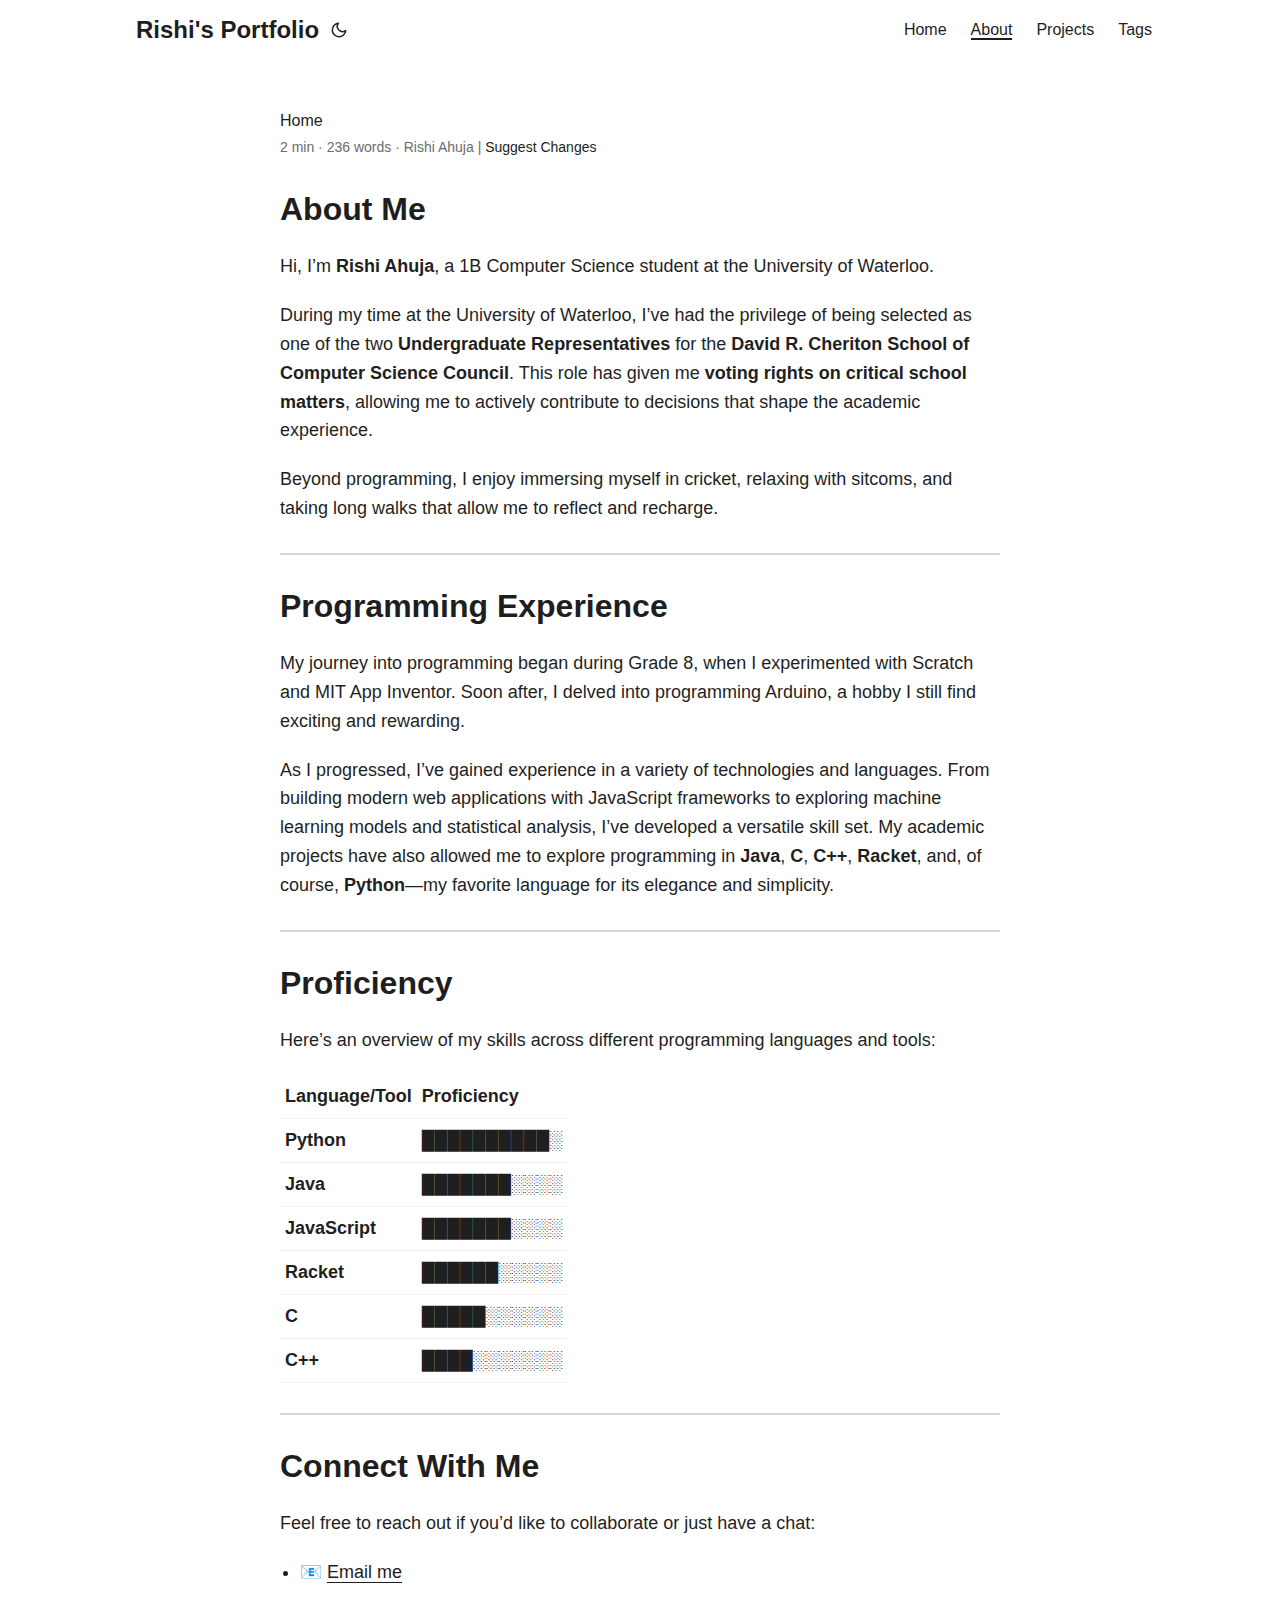
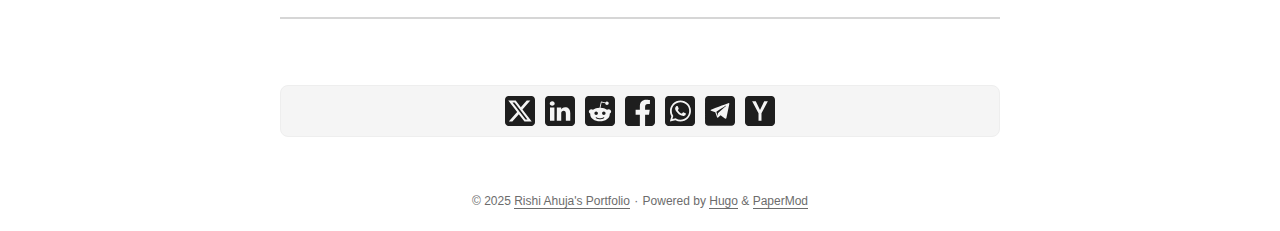
==== commit 17b13024: "Deploy site to GitHub Pages" ====
--- a/about/index.html
+++ b/about/index.html
@@ -1,10 +1,10 @@
 <!doctype html><html lang=en dir=auto><head><meta charset=utf-8><meta http-equiv=X-UA-Compatible content="IE=edge"><meta name=viewport content="width=device-width,initial-scale=1,shrink-to-fit=no"><meta name=robots content="index, follow"><title>Rishi Ahuja's Portfolio</title>
 <meta name=keywords content><meta name=description content="About Me
 Hi, I’m Rishi Ahuja, a 1B Computer Science student at the University of Waterloo.
-During my time at the University of Waterloo, I’ve had the privilege of being selected as one of the two Undergraduate Representatives for the David R. Cheriton School of Computer Science Council. This role has given me voting rights on critical school matters, allowing me to actively contribute to decisions that shape the academic experience."><meta name=author content="Rishi Ahuja"><link rel=canonical href=https://rishi-ahuja.github.io/my-portfolio/about/><meta name=google-site-verification content="XYZabc"><meta name=yandex-verification content="XYZabc"><meta name=msvalidate.01 content="XYZabc"><link crossorigin=anonymous href=/my-portfolio/assets/css/stylesheet.45e028aa8ce0961349adf411b013ee39406be2c0bc80d4ea3fc04555f7f4611a.css integrity="sha256-ReAoqozglhNJrfQRsBPuOUBr4sC8gNTqP8BFVff0YRo=" rel="preload stylesheet" as=style><link rel=icon href=https://rishi-ahuja.github.io/my-portfolio/%3Clink%20/%20abs%20url%3E><link rel=icon type=image/png sizes=16x16 href=https://rishi-ahuja.github.io/my-portfolio/%3Clink%20/%20abs%20url%3E><link rel=icon type=image/png sizes=32x32 href=https://rishi-ahuja.github.io/my-portfolio/%3Clink%20/%20abs%20url%3E><link rel=apple-touch-icon href=https://rishi-ahuja.github.io/my-portfolio/%3Clink%20/%20abs%20url%3E><link rel=mask-icon href=https://rishi-ahuja.github.io/my-portfolio/%3Clink%20/%20abs%20url%3E><meta name=theme-color content="#2e2e33"><meta name=msapplication-TileColor content="#2e2e33"><link rel=alternate hreflang=en href=https://rishi-ahuja.github.io/my-portfolio/about/><noscript><style>#theme-toggle,.top-link{display:none}</style><style>@media(prefers-color-scheme:dark){:root{--theme:rgb(29, 30, 32);--entry:rgb(46, 46, 51);--primary:rgb(218, 218, 219);--secondary:rgb(155, 156, 157);--tertiary:rgb(65, 66, 68);--content:rgb(196, 196, 197);--code-block-bg:rgb(46, 46, 51);--code-bg:rgb(55, 56, 62);--border:rgb(51, 51, 51)}.list{background:var(--theme)}.list:not(.dark)::-webkit-scrollbar-track{background:0 0}.list:not(.dark)::-webkit-scrollbar-thumb{border-color:var(--theme)}}</style></noscript><meta property="og:url" content="https://rishi-ahuja.github.io/my-portfolio/about/"><meta property="og:site_name" content="Rishi Ahuja's Portfolio"><meta property="og:title" content="Rishi Ahuja's Portfolio"><meta property="og:description" content="About Me Hi, I’m Rishi Ahuja, a 1B Computer Science student at the University of Waterloo.
-During my time at the University of Waterloo, I’ve had the privilege of being selected as one of the two Undergraduate Representatives for the David R. Cheriton School of Computer Science Council. This role has given me voting rights on critical school matters, allowing me to actively contribute to decisions that shape the academic experience."><meta property="og:locale" content="en"><meta property="og:type" content="article"><meta property="og:image" content="https://rishi-ahuja.github.io/my-portfolio/%3Clink%20or%20path%20of%20image%20for%20opengraph,%20twitter-cards%3E"><meta name=twitter:card content="summary_large_image"><meta name=twitter:image content="https://rishi-ahuja.github.io/my-portfolio/%3Clink%20or%20path%20of%20image%20for%20opengraph,%20twitter-cards%3E"><meta name=twitter:title content><meta name=twitter:description content="About Me
+During my time at the University of Waterloo, I’ve had the privilege of being selected as one of the two Undergraduate Representatives for the David R. Cheriton School of Computer Science Council. This role has given me voting rights on critical school matters, allowing me to actively contribute to decisions that shape the academic experience."><meta name=author content="Rishi Ahuja"><link rel=canonical href=https://rishiahuja.me/about/><meta name=google-site-verification content="XYZabc"><meta name=yandex-verification content="XYZabc"><meta name=msvalidate.01 content="XYZabc"><link crossorigin=anonymous href=/assets/css/stylesheet.45e028aa8ce0961349adf411b013ee39406be2c0bc80d4ea3fc04555f7f4611a.css integrity="sha256-ReAoqozglhNJrfQRsBPuOUBr4sC8gNTqP8BFVff0YRo=" rel="preload stylesheet" as=style><link rel=icon href=https://rishiahuja.me/%3Clink%20/%20abs%20url%3E><link rel=icon type=image/png sizes=16x16 href=https://rishiahuja.me/%3Clink%20/%20abs%20url%3E><link rel=icon type=image/png sizes=32x32 href=https://rishiahuja.me/%3Clink%20/%20abs%20url%3E><link rel=apple-touch-icon href=https://rishiahuja.me/%3Clink%20/%20abs%20url%3E><link rel=mask-icon href=https://rishiahuja.me/%3Clink%20/%20abs%20url%3E><meta name=theme-color content="#2e2e33"><meta name=msapplication-TileColor content="#2e2e33"><link rel=alternate hreflang=en href=https://rishiahuja.me/about/><noscript><style>#theme-toggle,.top-link{display:none}</style><style>@media(prefers-color-scheme:dark){:root{--theme:rgb(29, 30, 32);--entry:rgb(46, 46, 51);--primary:rgb(218, 218, 219);--secondary:rgb(155, 156, 157);--tertiary:rgb(65, 66, 68);--content:rgb(196, 196, 197);--code-block-bg:rgb(46, 46, 51);--code-bg:rgb(55, 56, 62);--border:rgb(51, 51, 51)}.list{background:var(--theme)}.list:not(.dark)::-webkit-scrollbar-track{background:0 0}.list:not(.dark)::-webkit-scrollbar-thumb{border-color:var(--theme)}}</style></noscript><meta property="og:url" content="https://rishiahuja.me/about/"><meta property="og:site_name" content="Rishi Ahuja's Portfolio"><meta property="og:title" content="Rishi Ahuja's Portfolio"><meta property="og:description" content="About Me Hi, I’m Rishi Ahuja, a 1B Computer Science student at the University of Waterloo.
+During my time at the University of Waterloo, I’ve had the privilege of being selected as one of the two Undergraduate Representatives for the David R. Cheriton School of Computer Science Council. This role has given me voting rights on critical school matters, allowing me to actively contribute to decisions that shape the academic experience."><meta property="og:locale" content="en"><meta property="og:type" content="article"><meta property="og:image" content="https://rishiahuja.me/%3Clink%20or%20path%20of%20image%20for%20opengraph,%20twitter-cards%3E"><meta name=twitter:card content="summary_large_image"><meta name=twitter:image content="https://rishiahuja.me/%3Clink%20or%20path%20of%20image%20for%20opengraph,%20twitter-cards%3E"><meta name=twitter:title content><meta name=twitter:description content="About Me
 Hi, I’m Rishi Ahuja, a 1B Computer Science student at the University of Waterloo.
-During my time at the University of Waterloo, I’ve had the privilege of being selected as one of the two Undergraduate Representatives for the David R. Cheriton School of Computer Science Council. This role has given me voting rights on critical school matters, allowing me to actively contribute to decisions that shape the academic experience."><script type=application/ld+json>{"@context":"https://schema.org","@type":"BreadcrumbList","itemListElement":[{"@type":"ListItem","position":1,"name":"","item":"https://rishi-ahuja.github.io/my-portfolio/about/"}]}</script><script type=application/ld+json>{"@context":"https://schema.org","@type":"BlogPosting","headline":"","name":"","description":"About Me Hi, I’m Rishi Ahuja, a 1B Computer Science student at the University of Waterloo.\nDuring my time at the University of Waterloo, I’ve had the privilege of being selected as one of the two Undergraduate Representatives for the David R. Cheriton School of Computer Science Council. This role has given me voting rights on critical school matters, allowing me to actively contribute to decisions that shape the academic experience.\n","keywords":[],"articleBody":"About Me Hi, I’m Rishi Ahuja, a 1B Computer Science student at the University of Waterloo.\nDuring my time at the University of Waterloo, I’ve had the privilege of being selected as one of the two Undergraduate Representatives for the David R. Cheriton School of Computer Science Council. This role has given me voting rights on critical school matters, allowing me to actively contribute to decisions that shape the academic experience.\nBeyond programming, I enjoy immersing myself in cricket, relaxing with sitcoms, and taking long walks that allow me to reflect and recharge.\nProgramming Experience My journey into programming began during Grade 8, when I experimented with Scratch and MIT App Inventor. Soon after, I delved into programming Arduino, a hobby I still find exciting and rewarding.\nAs I progressed, I’ve gained experience in a variety of technologies and languages. From building modern web applications with JavaScript frameworks to exploring machine learning models and statistical analysis, I’ve developed a versatile skill set. My academic projects have also allowed me to explore programming in Java, C, C++, Racket, and, of course, Python—my favorite language for its elegance and simplicity.\nProficiency Here’s an overview of my skills across different programming languages and tools:\nLanguage/Tool Proficiency Python ██████████░ Java ███████░░░░ JavaScript ███████░░░░ Racket ██████░░░░░ C █████░░░░░░ C++ ████░░░░░░░ Connect With Me Feel free to reach out if you’d like to collaborate or just have a chat:\n📧 Email me ","wordCount":"236","inLanguage":"en","image":"https://rishi-ahuja.github.io/my-portfolio/%3Clink%20or%20path%20of%20image%20for%20opengraph,%20twitter-cards%3E","datePublished":"0001-01-01T00:00:00Z","dateModified":"0001-01-01T00:00:00Z","author":{"@type":"Person","name":"Rishi Ahuja"},"mainEntityOfPage":{"@type":"WebPage","@id":"https://rishi-ahuja.github.io/my-portfolio/about/"},"publisher":{"@type":"Organization","name":"Rishi Ahuja's Portfolio","logo":{"@type":"ImageObject","url":"https://rishi-ahuja.github.io/my-portfolio/%3Clink%20/%20abs%20url%3E"}}}</script></head><body id=top><script>localStorage.getItem("pref-theme")==="dark"?document.body.classList.add("dark"):localStorage.getItem("pref-theme")==="light"?document.body.classList.remove("dark"):window.matchMedia("(prefers-color-scheme: dark)").matches&&document.body.classList.add("dark")</script><header class=header><nav class=nav><div class=logo><a href=https://rishi-ahuja.github.io/my-portfolio/ accesskey=h title="Rishi's Portfolio (Alt + H)"><img src=https://rishi-ahuja.github.io/apple-touch-icon.png alt aria-label=logo height=35>Rishi's Portfolio</a><div class=logo-switches><button id=theme-toggle accesskey=t title="(Alt + T)"><svg id="moon" width="24" height="18" viewBox="0 0 24 24" fill="none" stroke="currentcolor" stroke-width="2" stroke-linecap="round" stroke-linejoin="round"><path d="M21 12.79A9 9 0 1111.21 3 7 7 0 0021 12.79z"/></svg><svg id="sun" width="24" height="18" viewBox="0 0 24 24" fill="none" stroke="currentcolor" stroke-width="2" stroke-linecap="round" stroke-linejoin="round"><circle cx="12" cy="12" r="5"/><line x1="12" y1="1" x2="12" y2="3"/><line x1="12" y1="21" x2="12" y2="23"/><line x1="4.22" y1="4.22" x2="5.64" y2="5.64"/><line x1="18.36" y1="18.36" x2="19.78" y2="19.78"/><line x1="1" y1="12" x2="3" y2="12"/><line x1="21" y1="12" x2="23" y2="12"/><line x1="4.22" y1="19.78" x2="5.64" y2="18.36"/><line x1="18.36" y1="5.64" x2="19.78" y2="4.22"/></svg></button></div></div><ul id=menu><li><a href=https://rishi-ahuja.github.io/my-portfolio/ title=Home><span>Home</span></a></li><li><a href=https://rishi-ahuja.github.io/my-portfolio/about/ title=About><span class=active>About</span></a></li><li><a href=https://rishi-ahuja.github.io/my-portfolio/projects/ title=Projects><span>Projects</span></a></li><li><a href=https://rishi-ahuja.github.io/my-portfolio/tags/ title=Tags><span>Tags</span></a></li></ul></nav></header><main class=main><article class=post-single><header class=post-header><div class=breadcrumbs><a href=https://rishi-ahuja.github.io/my-portfolio/>Home</a></div><h1 class="post-title entry-hint-parent"></h1><div class=post-meta>2 min&nbsp;·&nbsp;236 words&nbsp;·&nbsp;Rishi Ahuja&nbsp;|&nbsp;<a href=https://github.com/%3cpath_to_repo%3e/content/about/index.md rel="noopener noreferrer" target=_blank>Suggest Changes</a></div></header><div class=post-content><h2 id=about-me>About Me<a hidden class=anchor aria-hidden=true href=#about-me>#</a></h2><p>Hi, I’m <strong>Rishi Ahuja</strong>, a 1B Computer Science student at the University of Waterloo.</p><p>During my time at the University of Waterloo, I’ve had the privilege of being selected as one of the two <strong>Undergraduate Representatives</strong> for the <strong>David R. Cheriton School of Computer Science Council</strong>. This role has given me <strong>voting rights on critical school matters</strong>, allowing me to actively contribute to decisions that shape the academic experience.</p><p>Beyond programming, I enjoy immersing myself in cricket, relaxing with sitcoms, and taking long walks that allow me to reflect and recharge.</p><hr><h2 id=programming-experience>Programming Experience<a hidden class=anchor aria-hidden=true href=#programming-experience>#</a></h2><p>My journey into programming began during Grade 8, when I experimented with Scratch and MIT App Inventor. Soon after, I delved into programming Arduino, a hobby I still find exciting and rewarding.</p><p>As I progressed, I&rsquo;ve gained experience in a variety of technologies and languages. From building modern web applications with JavaScript frameworks to exploring machine learning models and statistical analysis, I’ve developed a versatile skill set. My academic projects have also allowed me to explore programming in <strong>Java</strong>, <strong>C</strong>, <strong>C++</strong>, <strong>Racket</strong>, and, of course, <strong>Python</strong>—my favorite language for its elegance and simplicity.</p><hr><h2 id=proficiency>Proficiency<a hidden class=anchor aria-hidden=true href=#proficiency>#</a></h2><p>Here’s an overview of my skills across different programming languages and tools:</p><table><thead><tr><th>Language/Tool</th><th>Proficiency</th></tr></thead><tbody><tr><td><strong>Python</strong></td><td>██████████░</td></tr><tr><td><strong>Java</strong></td><td>███████░░░░</td></tr><tr><td><strong>JavaScript</strong></td><td>███████░░░░</td></tr><tr><td><strong>Racket</strong></td><td>██████░░░░░</td></tr><tr><td><strong>C</strong></td><td>█████░░░░░░</td></tr><tr><td><strong>C++</strong></td><td>████░░░░░░░</td></tr></tbody></table><hr><h2 id=connect-with-me>Connect With Me<a hidden class=anchor aria-hidden=true href=#connect-with-me>#</a></h2><p>Feel free to reach out if you’d like to collaborate or just have a chat:</p><ul><li>📧 <a href=mailto:rishiahuja.1404@gmail.com>Email me</a></li></ul><hr></div><footer class=post-footer><ul class=post-tags></ul><ul class=share-buttons><li><a target=_blank rel="noopener noreferrer" aria-label="share  on x" href="https://x.com/intent/tweet/?text=&amp;url=https%3a%2f%2frishi-ahuja.github.io%2fmy-portfolio%2fabout%2f&amp;hashtags="><svg viewBox="0 0 512 512" height="30" width="30" fill="currentcolor"><path d="M512 62.554V449.446C512 483.97 483.97 512 449.446 512H62.554C28.03 512 0 483.97.0 449.446V62.554C0 28.03 28.029.0 62.554.0H449.446C483.971.0 512 28.03 512 62.554zM269.951 190.75 182.567 75.216H56L207.216 272.95 63.9 436.783h61.366L235.9 310.383l96.667 126.4H456L298.367 228.367l134-153.151H371.033zM127.633 110h36.468l219.38 290.065H349.5z"/></svg></a></li><li><a target=_blank rel="noopener noreferrer" aria-label="share  on linkedin" href="https://www.linkedin.com/shareArticle?mini=true&amp;url=https%3a%2f%2frishi-ahuja.github.io%2fmy-portfolio%2fabout%2f&amp;title=&amp;summary=&amp;source=https%3a%2f%2frishi-ahuja.github.io%2fmy-portfolio%2fabout%2f"><svg viewBox="0 0 512 512" height="30" width="30" fill="currentcolor"><path d="M449.446.0C483.971.0 512 28.03 512 62.554v386.892C512 483.97 483.97 512 449.446 512H62.554c-34.524.0-62.554-28.03-62.554-62.554V62.554c0-34.524 28.029-62.554 62.554-62.554h386.892zM160.461 423.278V197.561h-75.04v225.717h75.04zm270.539.0V293.839c0-69.333-37.018-101.586-86.381-101.586-39.804.0-57.634 21.891-67.617 37.266v-31.958h-75.021c.995 21.181.0 225.717.0 225.717h75.02V297.222c0-6.748.486-13.492 2.474-18.315 5.414-13.475 17.767-27.434 38.494-27.434 27.135.0 38.007 20.707 38.007 51.037v120.768H431zM123.448 88.722C97.774 88.722 81 105.601 81 127.724c0 21.658 16.264 39.002 41.455 39.002h.484c26.165.0 42.452-17.344 42.452-39.002-.485-22.092-16.241-38.954-41.943-39.002z"/></svg></a></li><li><a target=_blank rel="noopener noreferrer" aria-label="share  on reddit" href="https://reddit.com/submit?url=https%3a%2f%2frishi-ahuja.github.io%2fmy-portfolio%2fabout%2f&title="><svg viewBox="0 0 512 512" height="30" width="30" fill="currentcolor"><path d="M449.446.0C483.971.0 512 28.03 512 62.554v386.892C512 483.97 483.97 512 449.446 512H62.554c-34.524.0-62.554-28.03-62.554-62.554V62.554c0-34.524 28.029-62.554 62.554-62.554h386.892zM446 265.638c0-22.964-18.616-41.58-41.58-41.58-11.211.0-21.361 4.457-28.841 11.666-28.424-20.508-67.586-33.757-111.204-35.278l18.941-89.121 61.884 13.157c.756 15.734 13.642 28.29 29.56 28.29 16.407.0 29.706-13.299 29.706-29.701.0-16.403-13.299-29.702-29.706-29.702-11.666.0-21.657 6.792-26.515 16.578l-69.105-14.69c-1.922-.418-3.939-.042-5.585 1.036-1.658 1.073-2.811 2.761-3.224 4.686l-21.152 99.438c-44.258 1.228-84.046 14.494-112.837 35.232-7.468-7.164-17.589-11.591-28.757-11.591-22.965.0-41.585 18.616-41.585 41.58.0 16.896 10.095 31.41 24.568 37.918-.639 4.135-.99 8.328-.99 12.576.0 63.977 74.469 115.836 166.33 115.836s166.334-51.859 166.334-115.836c0-4.218-.347-8.387-.977-12.493 14.564-6.47 24.735-21.034 24.735-38.001zM326.526 373.831c-20.27 20.241-59.115 21.816-70.534 21.816-11.428.0-50.277-1.575-70.522-21.82-3.007-3.008-3.007-7.882.0-10.889 3.003-2.999 7.882-3.003 10.885.0 12.777 12.781 40.11 17.317 59.637 17.317 19.522.0 46.86-4.536 59.657-17.321 3.016-2.999 7.886-2.995 10.885.008 3.008 3.011 3.003 7.882-.008 10.889zm-5.23-48.781c-16.373.0-29.701-13.324-29.701-29.698.0-16.381 13.328-29.714 29.701-29.714 16.378.0 29.706 13.333 29.706 29.714.0 16.374-13.328 29.698-29.706 29.698zM160.91 295.348c0-16.381 13.328-29.71 29.714-29.71 16.369.0 29.689 13.329 29.689 29.71.0 16.373-13.32 29.693-29.689 29.693-16.386.0-29.714-13.32-29.714-29.693z"/></svg></a></li><li><a target=_blank rel="noopener noreferrer" aria-label="share  on facebook" href="https://facebook.com/sharer/sharer.php?u=https%3a%2f%2frishi-ahuja.github.io%2fmy-portfolio%2fabout%2f"><svg viewBox="0 0 512 512" height="30" width="30" fill="currentcolor"><path d="M449.446.0C483.971.0 512 28.03 512 62.554v386.892C512 483.97 483.97 512 449.446 512H342.978V319.085h66.6l12.672-82.621h-79.272v-53.617c0-22.603 11.073-44.636 46.58-44.636H425.6v-70.34s-32.71-5.582-63.982-5.582c-65.288.0-107.96 39.569-107.96 111.204v62.971h-72.573v82.621h72.573V512h-191.104c-34.524.0-62.554-28.03-62.554-62.554V62.554c0-34.524 28.029-62.554 62.554-62.554h386.892z"/></svg></a></li><li><a target=_blank rel="noopener noreferrer" aria-label="share  on whatsapp" href="https://api.whatsapp.com/send?text=%20-%20https%3a%2f%2frishi-ahuja.github.io%2fmy-portfolio%2fabout%2f"><svg viewBox="0 0 512 512" height="30" width="30" fill="currentcolor"><path d="M449.446.0C483.971.0 512 28.03 512 62.554v386.892C512 483.97 483.97 512 449.446 512H62.554c-34.524.0-62.554-28.03-62.554-62.554V62.554c0-34.524 28.029-62.554 62.554-62.554h386.892zm-58.673 127.703c-33.842-33.881-78.847-52.548-126.798-52.568-98.799.0-179.21 80.405-179.249 179.234-.013 31.593 8.241 62.428 23.927 89.612l-25.429 92.884 95.021-24.925c26.181 14.28 55.659 21.807 85.658 21.816h.074c98.789.0 179.206-80.413 179.247-179.243.018-47.895-18.61-92.93-52.451-126.81zM263.976 403.485h-.06c-26.734-.01-52.954-7.193-75.828-20.767l-5.441-3.229-56.386 14.792 15.05-54.977-3.542-5.637c-14.913-23.72-22.791-51.136-22.779-79.287.033-82.142 66.867-148.971 149.046-148.971 39.793.014 77.199 15.531 105.329 43.692 28.128 28.16 43.609 65.592 43.594 105.4-.034 82.149-66.866 148.983-148.983 148.984zm81.721-111.581c-4.479-2.242-26.499-13.075-30.604-14.571-4.105-1.495-7.091-2.241-10.077 2.241-2.986 4.483-11.569 14.572-14.182 17.562-2.612 2.988-5.225 3.364-9.703 1.12-4.479-2.241-18.91-6.97-36.017-22.23C231.8 264.15 222.81 249.484 220.198 245s-.279-6.908 1.963-9.14c2.016-2.007 4.48-5.232 6.719-7.847 2.24-2.615 2.986-4.484 4.479-7.472 1.493-2.99.747-5.604-.374-7.846-1.119-2.241-10.077-24.288-13.809-33.256-3.635-8.733-7.327-7.55-10.077-7.688-2.609-.13-5.598-.158-8.583-.158-2.986.0-7.839 1.121-11.944 5.604-4.105 4.484-15.675 15.32-15.675 37.364.0 22.046 16.048 43.342 18.287 46.332 2.24 2.99 31.582 48.227 76.511 67.627 10.685 4.615 19.028 7.371 25.533 9.434 10.728 3.41 20.492 2.929 28.209 1.775 8.605-1.285 26.499-10.833 30.231-21.295 3.732-10.464 3.732-19.431 2.612-21.298-1.119-1.869-4.105-2.99-8.583-5.232z"/></svg></a></li><li><a target=_blank rel="noopener noreferrer" aria-label="share  on telegram" href="https://telegram.me/share/url?text=&amp;url=https%3a%2f%2frishi-ahuja.github.io%2fmy-portfolio%2fabout%2f"><svg viewBox="2 2 28 28" height="30" width="30" fill="currentcolor"><path d="M26.49 29.86H5.5a3.37 3.37.0 01-2.47-1 3.35 3.35.0 01-1-2.47V5.48A3.36 3.36.0 013 3 3.37 3.37.0 015.5 2h21A3.38 3.38.0 0129 3a3.36 3.36.0 011 2.46V26.37a3.35 3.35.0 01-1 2.47 3.38 3.38.0 01-2.51 1.02zm-5.38-6.71a.79.79.0 00.85-.66L24.73 9.24a.55.55.0 00-.18-.46.62.62.0 00-.41-.17q-.08.0-16.53 6.11a.59.59.0 00-.41.59.57.57.0 00.43.52l4 1.24 1.61 4.83a.62.62.0 00.63.43.56.56.0 00.4-.17L16.54 20l4.09 3A.9.9.0 0021.11 23.15zM13.8 20.71l-1.21-4q8.72-5.55 8.78-5.55c.15.0.23.0.23.16a.18.18.0 010 .06s-2.51 2.3-7.52 6.8z"/></svg></a></li><li><a target=_blank rel="noopener noreferrer" aria-label="share  on ycombinator" href="https://news.ycombinator.com/submitlink?t=&u=https%3a%2f%2frishi-ahuja.github.io%2fmy-portfolio%2fabout%2f"><svg width="30" height="30" viewBox="0 0 512 512" fill="currentcolor" xmlns:inkscape="http://www.inkscape.org/namespaces/inkscape"><path d="M449.446.0C483.971.0 512 28.03 512 62.554V449.446C512 483.97 483.97 512 449.446 512H62.554C28.03 512 0 483.97.0 449.446V62.554C0 28.03 28.029.0 62.554.0H449.446zM183.8767 87.9921h-62.034L230.6673 292.4508V424.0079h50.6655V292.4508L390.1575 87.9921H328.1233L256 238.2489z"/></svg></a></li></ul></footer></article></main><footer class=footer><span>&copy; 2025 <a href=https://rishi-ahuja.github.io/my-portfolio/>Rishi Ahuja's Portfolio</a></span> ·
+During my time at the University of Waterloo, I’ve had the privilege of being selected as one of the two Undergraduate Representatives for the David R. Cheriton School of Computer Science Council. This role has given me voting rights on critical school matters, allowing me to actively contribute to decisions that shape the academic experience."><script type=application/ld+json>{"@context":"https://schema.org","@type":"BreadcrumbList","itemListElement":[{"@type":"ListItem","position":1,"name":"","item":"https://rishiahuja.me/about/"}]}</script><script type=application/ld+json>{"@context":"https://schema.org","@type":"BlogPosting","headline":"","name":"","description":"About Me Hi, I’m Rishi Ahuja, a 1B Computer Science student at the University of Waterloo.\nDuring my time at the University of Waterloo, I’ve had the privilege of being selected as one of the two Undergraduate Representatives for the David R. Cheriton School of Computer Science Council. This role has given me voting rights on critical school matters, allowing me to actively contribute to decisions that shape the academic experience.\n","keywords":[],"articleBody":"About Me Hi, I’m Rishi Ahuja, a 1B Computer Science student at the University of Waterloo.\nDuring my time at the University of Waterloo, I’ve had the privilege of being selected as one of the two Undergraduate Representatives for the David R. Cheriton School of Computer Science Council. This role has given me voting rights on critical school matters, allowing me to actively contribute to decisions that shape the academic experience.\nBeyond programming, I enjoy immersing myself in cricket, relaxing with sitcoms, and taking long walks that allow me to reflect and recharge.\nProgramming Experience My journey into programming began during Grade 8, when I experimented with Scratch and MIT App Inventor. Soon after, I delved into programming Arduino, a hobby I still find exciting and rewarding.\nAs I progressed, I’ve gained experience in a variety of technologies and languages. From building modern web applications with JavaScript frameworks to exploring machine learning models and statistical analysis, I’ve developed a versatile skill set. My academic projects have also allowed me to explore programming in Java, C, C++, Racket, and, of course, Python—my favorite language for its elegance and simplicity.\nProficiency Here’s an overview of my skills across different programming languages and tools:\nLanguage/Tool Proficiency Python ██████████░ Java ███████░░░░ JavaScript ███████░░░░ Racket ██████░░░░░ C █████░░░░░░ C++ ████░░░░░░░ Connect With Me Feel free to reach out if you’d like to collaborate or just have a chat:\n📧 Email me ","wordCount":"236","inLanguage":"en","image":"https://rishiahuja.me/%3Clink%20or%20path%20of%20image%20for%20opengraph,%20twitter-cards%3E","datePublished":"0001-01-01T00:00:00Z","dateModified":"0001-01-01T00:00:00Z","author":{"@type":"Person","name":"Rishi Ahuja"},"mainEntityOfPage":{"@type":"WebPage","@id":"https://rishiahuja.me/about/"},"publisher":{"@type":"Organization","name":"Rishi Ahuja's Portfolio","logo":{"@type":"ImageObject","url":"https://rishiahuja.me/%3Clink%20/%20abs%20url%3E"}}}</script></head><body id=top><script>localStorage.getItem("pref-theme")==="dark"?document.body.classList.add("dark"):localStorage.getItem("pref-theme")==="light"?document.body.classList.remove("dark"):window.matchMedia("(prefers-color-scheme: dark)").matches&&document.body.classList.add("dark")</script><header class=header><nav class=nav><div class=logo><a href=https://rishiahuja.me/ accesskey=h title="Rishi's Portfolio (Alt + H)"><img src=https://rishiahuja.me/apple-touch-icon.png alt aria-label=logo height=35>Rishi's Portfolio</a><div class=logo-switches><button id=theme-toggle accesskey=t title="(Alt + T)"><svg id="moon" width="24" height="18" viewBox="0 0 24 24" fill="none" stroke="currentcolor" stroke-width="2" stroke-linecap="round" stroke-linejoin="round"><path d="M21 12.79A9 9 0 1111.21 3 7 7 0 0021 12.79z"/></svg><svg id="sun" width="24" height="18" viewBox="0 0 24 24" fill="none" stroke="currentcolor" stroke-width="2" stroke-linecap="round" stroke-linejoin="round"><circle cx="12" cy="12" r="5"/><line x1="12" y1="1" x2="12" y2="3"/><line x1="12" y1="21" x2="12" y2="23"/><line x1="4.22" y1="4.22" x2="5.64" y2="5.64"/><line x1="18.36" y1="18.36" x2="19.78" y2="19.78"/><line x1="1" y1="12" x2="3" y2="12"/><line x1="21" y1="12" x2="23" y2="12"/><line x1="4.22" y1="19.78" x2="5.64" y2="18.36"/><line x1="18.36" y1="5.64" x2="19.78" y2="4.22"/></svg></button></div></div><ul id=menu><li><a href=https://rishiahuja.me/ title=Home><span>Home</span></a></li><li><a href=https://rishiahuja.me/about/ title=About><span class=active>About</span></a></li><li><a href=https://rishiahuja.me/projects/ title=Projects><span>Projects</span></a></li><li><a href=https://rishiahuja.me/tags/ title=Tags><span>Tags</span></a></li></ul></nav></header><main class=main><article class=post-single><header class=post-header><div class=breadcrumbs><a href=https://rishiahuja.me/>Home</a></div><h1 class="post-title entry-hint-parent"></h1><div class=post-meta>2 min&nbsp;·&nbsp;236 words&nbsp;·&nbsp;Rishi Ahuja&nbsp;|&nbsp;<a href=https://github.com/%3cpath_to_repo%3e/content/about/index.md rel="noopener noreferrer" target=_blank>Suggest Changes</a></div></header><div class=post-content><h2 id=about-me>About Me<a hidden class=anchor aria-hidden=true href=#about-me>#</a></h2><p>Hi, I’m <strong>Rishi Ahuja</strong>, a 1B Computer Science student at the University of Waterloo.</p><p>During my time at the University of Waterloo, I’ve had the privilege of being selected as one of the two <strong>Undergraduate Representatives</strong> for the <strong>David R. Cheriton School of Computer Science Council</strong>. This role has given me <strong>voting rights on critical school matters</strong>, allowing me to actively contribute to decisions that shape the academic experience.</p><p>Beyond programming, I enjoy immersing myself in cricket, relaxing with sitcoms, and taking long walks that allow me to reflect and recharge.</p><hr><h2 id=programming-experience>Programming Experience<a hidden class=anchor aria-hidden=true href=#programming-experience>#</a></h2><p>My journey into programming began during Grade 8, when I experimented with Scratch and MIT App Inventor. Soon after, I delved into programming Arduino, a hobby I still find exciting and rewarding.</p><p>As I progressed, I&rsquo;ve gained experience in a variety of technologies and languages. From building modern web applications with JavaScript frameworks to exploring machine learning models and statistical analysis, I’ve developed a versatile skill set. My academic projects have also allowed me to explore programming in <strong>Java</strong>, <strong>C</strong>, <strong>C++</strong>, <strong>Racket</strong>, and, of course, <strong>Python</strong>—my favorite language for its elegance and simplicity.</p><hr><h2 id=proficiency>Proficiency<a hidden class=anchor aria-hidden=true href=#proficiency>#</a></h2><p>Here’s an overview of my skills across different programming languages and tools:</p><table><thead><tr><th>Language/Tool</th><th>Proficiency</th></tr></thead><tbody><tr><td><strong>Python</strong></td><td>██████████░</td></tr><tr><td><strong>Java</strong></td><td>███████░░░░</td></tr><tr><td><strong>JavaScript</strong></td><td>███████░░░░</td></tr><tr><td><strong>Racket</strong></td><td>██████░░░░░</td></tr><tr><td><strong>C</strong></td><td>█████░░░░░░</td></tr><tr><td><strong>C++</strong></td><td>████░░░░░░░</td></tr></tbody></table><hr><h2 id=connect-with-me>Connect With Me<a hidden class=anchor aria-hidden=true href=#connect-with-me>#</a></h2><p>Feel free to reach out if you’d like to collaborate or just have a chat:</p><ul><li>📧 <a href=mailto:rishiahuja.1404@gmail.com>Email me</a></li></ul><hr></div><footer class=post-footer><ul class=post-tags></ul><ul class=share-buttons><li><a target=_blank rel="noopener noreferrer" aria-label="share  on x" href="https://x.com/intent/tweet/?text=&amp;url=https%3a%2f%2frishiahuja.me%2fabout%2f&amp;hashtags="><svg viewBox="0 0 512 512" height="30" width="30" fill="currentcolor"><path d="M512 62.554V449.446C512 483.97 483.97 512 449.446 512H62.554C28.03 512 0 483.97.0 449.446V62.554C0 28.03 28.029.0 62.554.0H449.446C483.971.0 512 28.03 512 62.554zM269.951 190.75 182.567 75.216H56L207.216 272.95 63.9 436.783h61.366L235.9 310.383l96.667 126.4H456L298.367 228.367l134-153.151H371.033zM127.633 110h36.468l219.38 290.065H349.5z"/></svg></a></li><li><a target=_blank rel="noopener noreferrer" aria-label="share  on linkedin" href="https://www.linkedin.com/shareArticle?mini=true&amp;url=https%3a%2f%2frishiahuja.me%2fabout%2f&amp;title=&amp;summary=&amp;source=https%3a%2f%2frishiahuja.me%2fabout%2f"><svg viewBox="0 0 512 512" height="30" width="30" fill="currentcolor"><path d="M449.446.0C483.971.0 512 28.03 512 62.554v386.892C512 483.97 483.97 512 449.446 512H62.554c-34.524.0-62.554-28.03-62.554-62.554V62.554c0-34.524 28.029-62.554 62.554-62.554h386.892zM160.461 423.278V197.561h-75.04v225.717h75.04zm270.539.0V293.839c0-69.333-37.018-101.586-86.381-101.586-39.804.0-57.634 21.891-67.617 37.266v-31.958h-75.021c.995 21.181.0 225.717.0 225.717h75.02V297.222c0-6.748.486-13.492 2.474-18.315 5.414-13.475 17.767-27.434 38.494-27.434 27.135.0 38.007 20.707 38.007 51.037v120.768H431zM123.448 88.722C97.774 88.722 81 105.601 81 127.724c0 21.658 16.264 39.002 41.455 39.002h.484c26.165.0 42.452-17.344 42.452-39.002-.485-22.092-16.241-38.954-41.943-39.002z"/></svg></a></li><li><a target=_blank rel="noopener noreferrer" aria-label="share  on reddit" href="https://reddit.com/submit?url=https%3a%2f%2frishiahuja.me%2fabout%2f&title="><svg viewBox="0 0 512 512" height="30" width="30" fill="currentcolor"><path d="M449.446.0C483.971.0 512 28.03 512 62.554v386.892C512 483.97 483.97 512 449.446 512H62.554c-34.524.0-62.554-28.03-62.554-62.554V62.554c0-34.524 28.029-62.554 62.554-62.554h386.892zM446 265.638c0-22.964-18.616-41.58-41.58-41.58-11.211.0-21.361 4.457-28.841 11.666-28.424-20.508-67.586-33.757-111.204-35.278l18.941-89.121 61.884 13.157c.756 15.734 13.642 28.29 29.56 28.29 16.407.0 29.706-13.299 29.706-29.701.0-16.403-13.299-29.702-29.706-29.702-11.666.0-21.657 6.792-26.515 16.578l-69.105-14.69c-1.922-.418-3.939-.042-5.585 1.036-1.658 1.073-2.811 2.761-3.224 4.686l-21.152 99.438c-44.258 1.228-84.046 14.494-112.837 35.232-7.468-7.164-17.589-11.591-28.757-11.591-22.965.0-41.585 18.616-41.585 41.58.0 16.896 10.095 31.41 24.568 37.918-.639 4.135-.99 8.328-.99 12.576.0 63.977 74.469 115.836 166.33 115.836s166.334-51.859 166.334-115.836c0-4.218-.347-8.387-.977-12.493 14.564-6.47 24.735-21.034 24.735-38.001zM326.526 373.831c-20.27 20.241-59.115 21.816-70.534 21.816-11.428.0-50.277-1.575-70.522-21.82-3.007-3.008-3.007-7.882.0-10.889 3.003-2.999 7.882-3.003 10.885.0 12.777 12.781 40.11 17.317 59.637 17.317 19.522.0 46.86-4.536 59.657-17.321 3.016-2.999 7.886-2.995 10.885.008 3.008 3.011 3.003 7.882-.008 10.889zm-5.23-48.781c-16.373.0-29.701-13.324-29.701-29.698.0-16.381 13.328-29.714 29.701-29.714 16.378.0 29.706 13.333 29.706 29.714.0 16.374-13.328 29.698-29.706 29.698zM160.91 295.348c0-16.381 13.328-29.71 29.714-29.71 16.369.0 29.689 13.329 29.689 29.71.0 16.373-13.32 29.693-29.689 29.693-16.386.0-29.714-13.32-29.714-29.693z"/></svg></a></li><li><a target=_blank rel="noopener noreferrer" aria-label="share  on facebook" href="https://facebook.com/sharer/sharer.php?u=https%3a%2f%2frishiahuja.me%2fabout%2f"><svg viewBox="0 0 512 512" height="30" width="30" fill="currentcolor"><path d="M449.446.0C483.971.0 512 28.03 512 62.554v386.892C512 483.97 483.97 512 449.446 512H342.978V319.085h66.6l12.672-82.621h-79.272v-53.617c0-22.603 11.073-44.636 46.58-44.636H425.6v-70.34s-32.71-5.582-63.982-5.582c-65.288.0-107.96 39.569-107.96 111.204v62.971h-72.573v82.621h72.573V512h-191.104c-34.524.0-62.554-28.03-62.554-62.554V62.554c0-34.524 28.029-62.554 62.554-62.554h386.892z"/></svg></a></li><li><a target=_blank rel="noopener noreferrer" aria-label="share  on whatsapp" href="https://api.whatsapp.com/send?text=%20-%20https%3a%2f%2frishiahuja.me%2fabout%2f"><svg viewBox="0 0 512 512" height="30" width="30" fill="currentcolor"><path d="M449.446.0C483.971.0 512 28.03 512 62.554v386.892C512 483.97 483.97 512 449.446 512H62.554c-34.524.0-62.554-28.03-62.554-62.554V62.554c0-34.524 28.029-62.554 62.554-62.554h386.892zm-58.673 127.703c-33.842-33.881-78.847-52.548-126.798-52.568-98.799.0-179.21 80.405-179.249 179.234-.013 31.593 8.241 62.428 23.927 89.612l-25.429 92.884 95.021-24.925c26.181 14.28 55.659 21.807 85.658 21.816h.074c98.789.0 179.206-80.413 179.247-179.243.018-47.895-18.61-92.93-52.451-126.81zM263.976 403.485h-.06c-26.734-.01-52.954-7.193-75.828-20.767l-5.441-3.229-56.386 14.792 15.05-54.977-3.542-5.637c-14.913-23.72-22.791-51.136-22.779-79.287.033-82.142 66.867-148.971 149.046-148.971 39.793.014 77.199 15.531 105.329 43.692 28.128 28.16 43.609 65.592 43.594 105.4-.034 82.149-66.866 148.983-148.983 148.984zm81.721-111.581c-4.479-2.242-26.499-13.075-30.604-14.571-4.105-1.495-7.091-2.241-10.077 2.241-2.986 4.483-11.569 14.572-14.182 17.562-2.612 2.988-5.225 3.364-9.703 1.12-4.479-2.241-18.91-6.97-36.017-22.23C231.8 264.15 222.81 249.484 220.198 245s-.279-6.908 1.963-9.14c2.016-2.007 4.48-5.232 6.719-7.847 2.24-2.615 2.986-4.484 4.479-7.472 1.493-2.99.747-5.604-.374-7.846-1.119-2.241-10.077-24.288-13.809-33.256-3.635-8.733-7.327-7.55-10.077-7.688-2.609-.13-5.598-.158-8.583-.158-2.986.0-7.839 1.121-11.944 5.604-4.105 4.484-15.675 15.32-15.675 37.364.0 22.046 16.048 43.342 18.287 46.332 2.24 2.99 31.582 48.227 76.511 67.627 10.685 4.615 19.028 7.371 25.533 9.434 10.728 3.41 20.492 2.929 28.209 1.775 8.605-1.285 26.499-10.833 30.231-21.295 3.732-10.464 3.732-19.431 2.612-21.298-1.119-1.869-4.105-2.99-8.583-5.232z"/></svg></a></li><li><a target=_blank rel="noopener noreferrer" aria-label="share  on telegram" href="https://telegram.me/share/url?text=&amp;url=https%3a%2f%2frishiahuja.me%2fabout%2f"><svg viewBox="2 2 28 28" height="30" width="30" fill="currentcolor"><path d="M26.49 29.86H5.5a3.37 3.37.0 01-2.47-1 3.35 3.35.0 01-1-2.47V5.48A3.36 3.36.0 013 3 3.37 3.37.0 015.5 2h21A3.38 3.38.0 0129 3a3.36 3.36.0 011 2.46V26.37a3.35 3.35.0 01-1 2.47 3.38 3.38.0 01-2.51 1.02zm-5.38-6.71a.79.79.0 00.85-.66L24.73 9.24a.55.55.0 00-.18-.46.62.62.0 00-.41-.17q-.08.0-16.53 6.11a.59.59.0 00-.41.59.57.57.0 00.43.52l4 1.24 1.61 4.83a.62.62.0 00.63.43.56.56.0 00.4-.17L16.54 20l4.09 3A.9.9.0 0021.11 23.15zM13.8 20.71l-1.21-4q8.72-5.55 8.78-5.55c.15.0.23.0.23.16a.18.18.0 010 .06s-2.51 2.3-7.52 6.8z"/></svg></a></li><li><a target=_blank rel="noopener noreferrer" aria-label="share  on ycombinator" href="https://news.ycombinator.com/submitlink?t=&u=https%3a%2f%2frishiahuja.me%2fabout%2f"><svg width="30" height="30" viewBox="0 0 512 512" fill="currentcolor" xmlns:inkscape="http://www.inkscape.org/namespaces/inkscape"><path d="M449.446.0C483.971.0 512 28.03 512 62.554V449.446C512 483.97 483.97 512 449.446 512H62.554C28.03 512 0 483.97.0 449.446V62.554C0 28.03 28.029.0 62.554.0H449.446zM183.8767 87.9921h-62.034L230.6673 292.4508V424.0079h50.6655V292.4508L390.1575 87.9921H328.1233L256 238.2489z"/></svg></a></li></ul></footer></article></main><footer class=footer><span>&copy; 2025 <a href=https://rishiahuja.me/>Rishi Ahuja's Portfolio</a></span> ·
 <span>Powered by
 <a href=https://gohugo.io/ rel="noopener noreferrer" target=_blank>Hugo</a> &
         <a href=https://github.com/adityatelange/hugo-PaperMod/ rel=noopener target=_blank>PaperMod</a></span></footer><a href=#top aria-label="go to top" title="Go to Top (Alt + G)" class=top-link id=top-link accesskey=g><svg viewBox="0 0 12 6" fill="currentcolor"><path d="M12 6H0l6-6z"/></svg>
